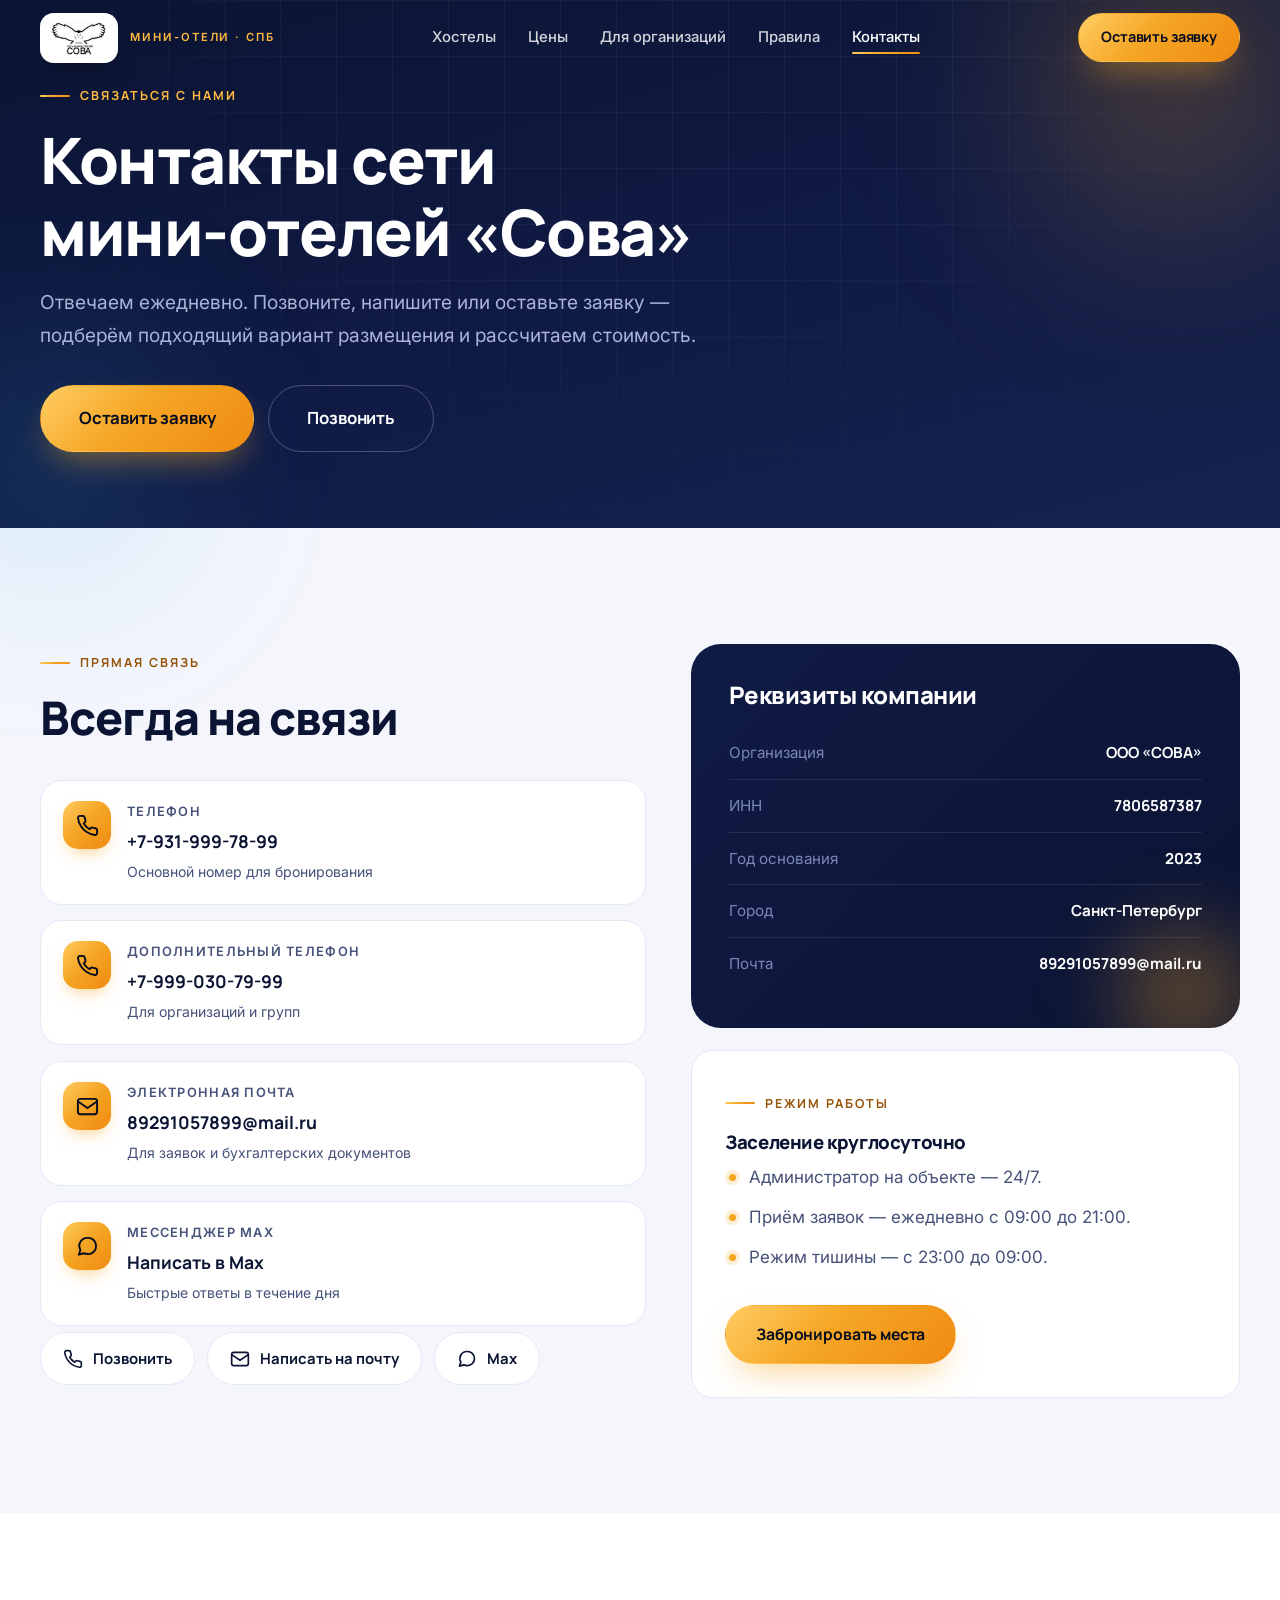
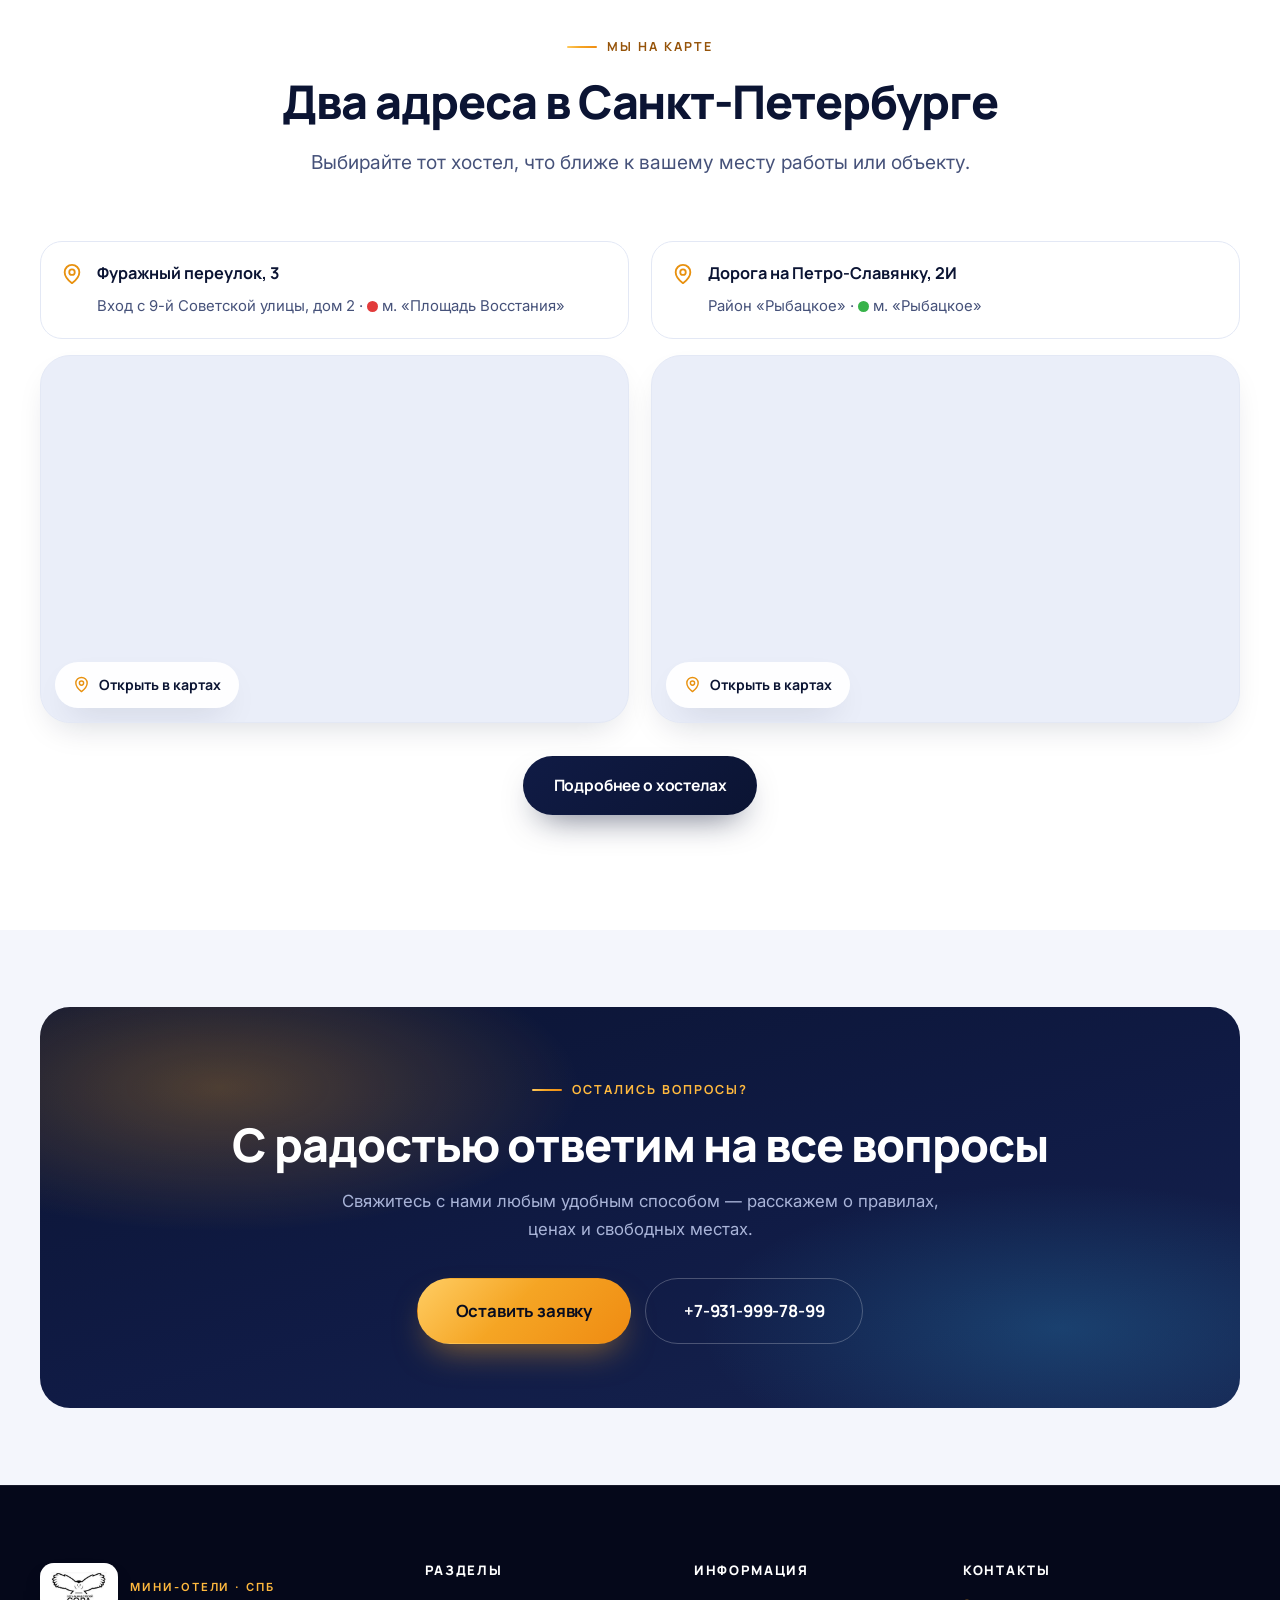
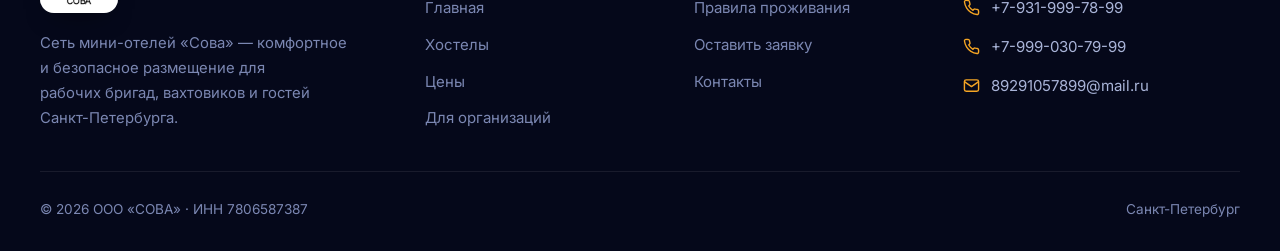
==== contacts.html @ fd44d856 "Редизайн сайта СОВА: адаптив, анимации, реальный логотип и фото" ====
<!DOCTYPE html>
<html lang="ru">
<head>
  <meta charset="UTF-8">
  <meta name="viewport" content="width=device-width, initial-scale=1">
  <title>Контакты — хостелы «Сова», Санкт-Петербург</title>
  <meta name="description" content="Контакты сети хостелов «Сова»: телефоны +7-931-999-78-99 и +7-999-030-79-99, email 89291057899@mail.ru, адреса двух хостелов в Санкт-Петербурге.">
  <meta name="theme-color" content="#070c1f">
  <link rel="preconnect" href="https://fonts.googleapis.com">
  <link rel="preconnect" href="https://fonts.gstatic.com" crossorigin>
  <link href="https://fonts.googleapis.com/css2?family=Manrope:wght@500;600;700;800&family=Inter:wght@400;500;600;700&display=swap" rel="stylesheet">
  <link rel="stylesheet" href="css/style.css?v=20261009c">
  <link rel="icon" href="img/logo.jpg">
</head>
<body>

<a class="skip-link" href="#main">Перейти к содержанию</a>
<div class="progress-bar" aria-hidden="true"></div>

<header class="header">
  <div class="container">
    <div class="header-inner">
      <a class="brand" href="index.html" aria-label="СОВА — мини-отели · СПб, на главную">
        <span class="brand-mark">
          <img src="img/logo.jpg" alt="" width="178" height="120" decoding="async">
        </span>
        <span class="brand-text"><span class="brand-sub">мини-отели · СПб</span></span>
      </a>
      <nav class="nav" aria-label="Основная навигация">
        <a href="hostels.html">Хостелы</a>
        <a href="price.html">Цены</a>
        <a href="organization.html">Для организаций</a>
        <a href="rules.html">Правила</a>
        <a href="contacts.html" class="active">Контакты</a>
      </nav>
      <div class="header-cta">
        <a class="btn sm" href="request.html">Оставить заявку</a>
        <button class="burger" type="button" aria-label="Открыть меню" aria-expanded="false" aria-controls="drawer"><span></span><span></span><span></span></button>
      </div>
    </div>
  </div>
</header>

<nav class="drawer" id="drawer" aria-label="Мобильное меню">
  <a class="drawer-link" href="index.html">Главная</a>
  <a class="drawer-link" href="hostels.html">Хостелы</a>
  <a class="drawer-link" href="price.html">Цены</a>
  <a class="drawer-link" href="organization.html">Для организаций</a>
  <a class="drawer-link" href="rules.html">Правила проживания</a>
  <a class="drawer-link active" href="contacts.html">Контакты</a>
  <a class="btn" href="request.html">Оставить заявку</a>
  <div class="drawer-contacts"><a href="tel:+79319997899">+7-931-999-78-99</a><br><a href="mailto:89291057899@mail.ru">89291057899@mail.ru</a></div>
</nav>

<main id="main">

  <!-- ЗАГОЛОВОК -->
  <section class="section tight dark grid-texture">
    <span class="glow amber" style="width:430px;height:430px;top:-130px;right:-110px;" aria-hidden="true"></span>
    <span class="glow sky" style="width:340px;height:340px;bottom:-100px;left:-120px;" aria-hidden="true"></span>
    <div class="container">
      <span class="eyebrow reveal">Связаться с нами</span>
      <h1 class="split reveal">Контакты сети |мини-отелей «Сова»</h1>
      <p class="lead reveal" style="--d:180ms;max-width:720px;margin-top:18px">
        Отвечаем ежедневно. Позвоните, напишите или оставьте заявку — подберём подходящий
        вариант размещения и рассчитаем стоимость.
      </p>
      <div class="btn-row reveal" style="--d:280ms">
        <a class="btn lg" href="request.html">Оставить заявку</a>
        <a class="btn lg ghost on-dark" href="tel:+79319997899">Позвонить</a>
      </div>
    </div>
  </section>

  <!-- КОНТАКТЫ -->
  <section class="section">
    <div class="container">
      <div class="contact-grid">

        <div class="reveal left">
          <span class="eyebrow">Прямая связь</span>
          <h2 class="section-title mb-4">Всегда на связи</h2>

          <div class="contact-list" data-stagger>
            <div class="contact-item reveal">
              <span class="ci-icon">
                <svg viewBox="0 0 24 24" fill="none" stroke="currentColor" stroke-width="2" stroke-linecap="round" stroke-linejoin="round"><path d="M22 16.9v3a2 2 0 0 1-2.2 2 19.8 19.8 0 0 1-8.6-3.1 19.5 19.5 0 0 1-6-6A19.8 19.8 0 0 1 2.1 4.2 2 2 0 0 1 4.1 2h3a2 2 0 0 1 2 1.7c.1 1 .4 1.9.7 2.8a2 2 0 0 1-.5 2.1L8.1 9.9a16 16 0 0 0 6 6l1.3-1.3a2 2 0 0 1 2.1-.4c.9.3 1.8.6 2.8.7a2 2 0 0 1 1.7 2Z"/></svg>
              </span>
              <div>
                <div class="ci-label">Телефон</div>
                <a class="ci-value" href="tel:+79319997899">+7-931-999-78-99</a>
                <div class="ci-sub">Основной номер для бронирования</div>
              </div>
            </div>

            <div class="contact-item reveal">
              <span class="ci-icon">
                <svg viewBox="0 0 24 24" fill="none" stroke="currentColor" stroke-width="2" stroke-linecap="round" stroke-linejoin="round"><path d="M22 16.9v3a2 2 0 0 1-2.2 2 19.8 19.8 0 0 1-8.6-3.1 19.5 19.5 0 0 1-6-6A19.8 19.8 0 0 1 2.1 4.2 2 2 0 0 1 4.1 2h3a2 2 0 0 1 2 1.7c.1 1 .4 1.9.7 2.8a2 2 0 0 1-.5 2.1L8.1 9.9a16 16 0 0 0 6 6l1.3-1.3a2 2 0 0 1 2.1-.4c.9.3 1.8.6 2.8.7a2 2 0 0 1 1.7 2Z"/></svg>
              </span>
              <div>
                <div class="ci-label">Дополнительный телефон</div>
                <a class="ci-value" href="tel:+79990307999">+7-999-030-79-99</a>
                <div class="ci-sub">Для организаций и групп</div>
              </div>
            </div>

            <div class="contact-item reveal">
              <span class="ci-icon">
                <svg viewBox="0 0 24 24" fill="none" stroke="currentColor" stroke-width="2" stroke-linecap="round" stroke-linejoin="round"><rect x="2" y="4" width="20" height="16" rx="2.5"/><path d="m2.5 7 9.5 6.5L21.5 7"/></svg>
              </span>
              <div>
                <div class="ci-label">Электронная почта</div>
                <a class="ci-value" href="mailto:89291057899@mail.ru">89291057899@mail.ru</a>
                <div class="ci-sub">Для заявок и бухгалтерских документов</div>
              </div>
            </div>

            <div class="contact-item reveal">
              <span class="ci-icon">
                <svg viewBox="0 0 24 24" fill="none" stroke="currentColor" stroke-width="2" stroke-linecap="round" stroke-linejoin="round"><path d="M21 11.5a8.4 8.4 0 0 1-9 8.4 8.5 8.5 0 0 1-3.8-.9L3 20.5l1.6-4.9A8.4 8.4 0 0 1 12 3a8.4 8.4 0 0 1 9 8.5Z"/></svg>
              </span>
              <div>
                <div class="ci-label">Мессенджер Max</div>
                <a class="ci-value" href="https://max.ru/u/+79319997899" target="_blank" rel="noopener">Написать в Max</a>
                <div class="ci-sub">Быстрые ответы в течение дня</div>
              </div>
            </div>
          </div>

          <div class="socials reveal" style="--d:200ms">
            <a class="social-btn" href="tel:+79319997899">
              <svg viewBox="0 0 24 24" fill="none" stroke="currentColor" stroke-width="2" stroke-linecap="round" stroke-linejoin="round"><path d="M22 16.9v3a2 2 0 0 1-2.2 2 19.8 19.8 0 0 1-8.6-3.1 19.5 19.5 0 0 1-6-6A19.8 19.8 0 0 1 2.1 4.2 2 2 0 0 1 4.1 2h3a2 2 0 0 1 2 1.7c.1 1 .4 1.9.7 2.8a2 2 0 0 1-.5 2.1L8.1 9.9a16 16 0 0 0 6 6l1.3-1.3a2 2 0 0 1 2.1-.4c.9.3 1.8.6 2.8.7a2 2 0 0 1 1.7 2Z"/></svg>
              Позвонить
            </a>
            <a class="social-btn" href="mailto:89291057899@mail.ru">
              <svg viewBox="0 0 24 24" fill="none" stroke="currentColor" stroke-width="2" stroke-linecap="round" stroke-linejoin="round"><rect x="2" y="4" width="20" height="16" rx="2.5"/><path d="m2.5 7 9.5 6.5L21.5 7"/></svg>
              Написать на почту
            </a>
            <a class="social-btn" href="https://max.ru/u/+79319997899" target="_blank" rel="noopener">
              <svg viewBox="0 0 24 24" fill="none" stroke="currentColor" stroke-width="2" stroke-linecap="round" stroke-linejoin="round"><path d="M21 11.5a8.4 8.4 0 0 1-9 8.4 8.5 8.5 0 0 1-3.8-.9L3 20.5l1.6-4.9A8.4 8.4 0 0 1 12 3a8.4 8.4 0 0 1 9 8.5Z"/></svg>
              Max
            </a>
          </div>
        </div>

        <div class="reveal right" style="--d:140ms;display:grid;gap:22px">
          <div class="company-card">
            <h3>Реквизиты компании</h3>
            <div class="company-row"><span>Организация</span><b>ООО «СОВА»</b></div>
            <div class="company-row"><span>ИНН</span><b>7806587387</b></div>
            <div class="company-row"><span>Год основания</span><b>2023</b></div>
            <div class="company-row"><span>Город</span><b>Санкт-Петербург</b></div>
            <div class="company-row"><span>Почта</span><b>89291057899@mail.ru</b></div>
          </div>

          <div class="card">
            <span class="eyebrow">Режим работы</span>
            <h3 class="mb-3">Заселение круглосуточно</h3>
            <ul class="dot-list">
              <li>Администратор на объекте — 24/7.</li>
              <li>Приём заявок — ежедневно с 09:00 до 21:00.</li>
              <li>Режим тишины — с 23:00 до 09:00.</li>
            </ul>
            <div class="btn-row">
              <a class="btn" href="request.html">Забронировать места</a>
            </div>
          </div>
        </div>

      </div>
    </div>
  </section>

  <!-- АДРЕСА И КАРТЫ -->
  <section class="section alt">
    <div class="container">
      <header class="section-head center reveal">
        <span class="eyebrow center">Мы на карте</span>
        <h2 class="section-title">Два адреса в Санкт-Петербурге</h2>
        <p class="lead">Выбирайте тот хостел, что ближе к вашему месту работы или объекту.</p>
      </header>

      <div class="grid grid-2" data-stagger>
        <div class="reveal">
          <div class="addr" style="display:flex;gap:14px;align-items:flex-start;padding:18px 20px;background:var(--surface);border:1px solid var(--line);border-radius:var(--r-lg);margin-bottom:16px">
            <svg viewBox="0 0 24 24" fill="none" stroke="currentColor" stroke-width="2" stroke-linecap="round" stroke-linejoin="round" style="width:22px;height:22px;color:var(--amber-600);flex:none;margin-top:3px"><path d="M20 10c0 6-8 12-8 12s-8-6-8-12a8 8 0 0 1 16 0Z"/><circle cx="12" cy="10" r="3"/></svg>
            <div>
              <b style="display:block;font-family:var(--font-display);font-size:1.02rem;margin-bottom:3px">Фуражный переулок, 3</b>
              <span style="color:var(--ink-2);font-size:.93rem">Вход с 9-й Советской улицы, дом 2 · <span class="metro-dot red" style="display:inline-block;vertical-align:middle"></span> м. «Площадь Восстания»</span>
            </div>
          </div>
          <div class="map-wrap">
            <iframe title="Карта: Фуражный переулок 3" loading="lazy" referrerpolicy="no-referrer-when-downgrade"
              src="https://www.openstreetmap.org/export/embed.html?bbox=30.3604%2C59.9340%2C30.3805%2C59.9440&layer=mapnik&marker=59.9390496%2C30.37046492"></iframe>
            <a class="map-link" href="https://maps.google.com/?q=59.9390496,30.37046492&z=18" target="_blank" rel="noopener">
              <svg viewBox="0 0 24 24" fill="none" stroke="currentColor" stroke-width="2" stroke-linecap="round" stroke-linejoin="round"><path d="M20 10c0 6-8 12-8 12s-8-6-8-12a8 8 0 0 1 16 0Z"/><circle cx="12" cy="10" r="3"/></svg>
              Открыть в картах
            </a>
          </div>
        </div>

        <div class="reveal" style="--d:140ms">
          <div class="addr" style="display:flex;gap:14px;align-items:flex-start;padding:18px 20px;background:var(--surface);border:1px solid var(--line);border-radius:var(--r-lg);margin-bottom:16px">
            <svg viewBox="0 0 24 24" fill="none" stroke="currentColor" stroke-width="2" stroke-linecap="round" stroke-linejoin="round" style="width:22px;height:22px;color:var(--amber-600);flex:none;margin-top:3px"><path d="M20 10c0 6-8 12-8 12s-8-6-8-12a8 8 0 0 1 16 0Z"/><circle cx="12" cy="10" r="3"/></svg>
            <div>
              <b style="display:block;font-family:var(--font-display);font-size:1.02rem;margin-bottom:3px">Дорога на Петро-Славянку, 2И</b>
              <span style="color:var(--ink-2);font-size:.93rem">Район «Рыбацкое» · <span class="metro-dot green" style="display:inline-block;vertical-align:middle"></span> м. «Рыбацкое»</span>
            </div>
          </div>
          <div class="map-wrap">
            <iframe title="Карта: дорога на Петро-Славянку 2И" loading="lazy" referrerpolicy="no-referrer-when-downgrade"
              src="https://www.openstreetmap.org/export/embed.html?bbox=30.5037%2C59.8099%2C30.5237%2C59.8199&layer=mapnik&marker=59.81494571%2C30.51369488"></iframe>
            <a class="map-link" href="https://maps.google.com/?q=59.81494571,30.51369488&z=18" target="_blank" rel="noopener">
              <svg viewBox="0 0 24 24" fill="none" stroke="currentColor" stroke-width="2" stroke-linecap="round" stroke-linejoin="round"><path d="M20 10c0 6-8 12-8 12s-8-6-8-12a8 8 0 0 1 16 0Z"/><circle cx="12" cy="10" r="3"/></svg>
              Открыть в картах
            </a>
          </div>
        </div>
      </div>

      <div class="btn-row center reveal" style="--d:200ms">
        <a class="btn dark-btn" href="hostels.html">Подробнее о хостелах</a>
      </div>
    </div>
  </section>

  <!-- CTA -->
  <section class="section tight">
    <div class="container">
      <div class="cta-band reveal zoom">
        <span class="eyebrow center">Остались вопросы?</span>
        <h2>С радостью ответим на все вопросы</h2>
        <p>Свяжитесь с нами любым удобным способом — расскажем о правилах, ценах и свободных местах.</p>
        <div class="btn-row center">
          <a class="btn lg" href="request.html">Оставить заявку</a>
          <a class="btn lg ghost on-dark" href="tel:+79319997899">+7-931-999-78-99</a>
        </div>
      </div>
    </div>
  </section>

</main>

<footer class="footer">
  <div class="container">
    <div class="footer-grid">
      <div>
        <a class="brand" href="index.html" aria-label="СОВА — мини-отели · СПб, на главную">
          <span class="brand-mark">
            <img src="img/logo.jpg" alt="" width="178" height="120" decoding="async">
          </span>
          <span class="brand-text"><span class="brand-sub">мини-отели · СПб</span></span>
        </a>
        <p class="footer-about">Сеть мини-отелей «Сова» — комфортное и безопасное размещение для рабочих бригад, вахтовиков и гостей Санкт-Петербурга.</p>
      </div>
      <div>
        <h3>Разделы</h3>
        <div class="footer-links">
          <a href="index.html">Главная</a>
          <a href="hostels.html">Хостелы</a>
          <a href="price.html">Цены</a>
          <a href="organization.html">Для организаций</a>
        </div>
      </div>
      <div>
        <h3>Информация</h3>
        <div class="footer-links">
          <a href="rules.html">Правила проживания</a>
          <a href="request.html">Оставить заявку</a>
          <a href="contacts.html">Контакты</a>
        </div>
      </div>
      <div>
        <h3>Контакты</h3>
        <div class="footer-contact">
          <div class="fc-row">
            <svg viewBox="0 0 24 24" fill="none" stroke="currentColor" stroke-width="2" stroke-linecap="round" stroke-linejoin="round"><path d="M22 16.9v3a2 2 0 0 1-2.2 2 19.8 19.8 0 0 1-8.6-3.1 19.5 19.5 0 0 1-6-6A19.8 19.8 0 0 1 2.1 4.2 2 2 0 0 1 4.1 2h3a2 2 0 0 1 2 1.7c.1 1 .4 1.9.7 2.8a2 2 0 0 1-.5 2.1L8.1 9.9a16 16 0 0 0 6 6l1.3-1.3a2 2 0 0 1 2.1-.4c.9.3 1.8.6 2.8.7a2 2 0 0 1 1.7 2Z"/></svg>
            <a href="tel:+79319997899">+7-931-999-78-99</a>
          </div>
          <div class="fc-row">
            <svg viewBox="0 0 24 24" fill="none" stroke="currentColor" stroke-width="2" stroke-linecap="round" stroke-linejoin="round"><path d="M22 16.9v3a2 2 0 0 1-2.2 2 19.8 19.8 0 0 1-8.6-3.1 19.5 19.5 0 0 1-6-6A19.8 19.8 0 0 1 2.1 4.2 2 2 0 0 1 4.1 2h3a2 2 0 0 1 2 1.7c.1 1 .4 1.9.7 2.8a2 2 0 0 1-.5 2.1L8.1 9.9a16 16 0 0 0 6 6l1.3-1.3a2 2 0 0 1 2.1-.4c.9.3 1.8.6 2.8.7a2 2 0 0 1 1.7 2Z"/></svg>
            <a href="tel:+79990307999">+7-999-030-79-99</a>
          </div>
          <div class="fc-row">
            <svg viewBox="0 0 24 24" fill="none" stroke="currentColor" stroke-width="2" stroke-linecap="round" stroke-linejoin="round"><rect x="2" y="4" width="20" height="16" rx="2.5"/><path d="m2.5 7 9.5 6.5L21.5 7"/></svg>
            <a href="mailto:89291057899@mail.ru">89291057899@mail.ru</a>
          </div>
        </div>
      </div>
    </div>
    <div class="footer-bottom">
      <span>© <span data-year>2026</span> ООО «СОВА» · ИНН 7806587387</span>
      <span>Санкт-Петербург</span>
    </div>
  </div>
</footer>

<button class="to-top" type="button" aria-label="Наверх">
  <svg viewBox="0 0 24 24" fill="none" stroke="currentColor" stroke-width="2.4" stroke-linecap="round" stroke-linejoin="round"><path d="m6 15 6-6 6 6"/></svg>
</button>

<script src="js/main.js?v=20261009c"></script>
</body>
</html>
---- css/style.css ----
/* ==========================================================================
   СОВА — сеть мини-отелей · Современный редизайн
   Палитра: ночь (индига) + тёплый янтарь — в честь совы
   ========================================================================== */

/* ---------- 1. Токены ---------- */
:root {
  /* Ночь / основной тёмный */
  --night-950: #05081a;
  --night-900: #070c1f;
  --night-850: #0a1130;
  --night-800: #0b1433;
  --night-700: #101b45;
  --night-600: #16234f;
  --night-500: #1e2e63;

  /* Янтарь — акцент (глаза совы) */
  --amber-800: #96540a;
  --amber-700: #c9740a;
  --amber-600: #e8910f;
  --amber-500: #f5a524;
  --amber-400: #ffb93e;
  --amber-300: #ffcd63;

  /* Холодный вторичный (продолжаем синюю гамму бренда) */
  --sky-500: #2fa8e0;
  --sky-400: #57c1f2;

  /* Светлые поверхности */
  --bg: #f4f6fc;
  --bg-2: #eaeef9;
  --surface: #ffffff;
  --surface-2: #f8f9fe;
  --line: #e3e8f5;
  --line-strong: #d2d9ee;

  /* Текст */
  --ink: #0b1433;
  --ink-2: #46527a;
  --ink-3: #7c87ac;
  --on-dark: #eef2ff;
  --on-dark-2: #a9b4d8;
  --on-dark-3: #7b87b2;

  /* Градиенты */
  --grad-amber: linear-gradient(135deg, #ffcd63 0%, #f5a524 45%, #ef8b12 100%);
  --grad-night: linear-gradient(165deg, #0b1433 0%, #101b45 55%, #16234f 100%);
  --grad-sky: linear-gradient(135deg, #57c1f2, #2fa8e0);
  --grad-ink: linear-gradient(135deg, #101b45, #0b1433);

  /* Тени */
  --sh-sm: 0 2px 8px -2px rgba(11, 20, 51, .08);
  --sh-md: 0 14px 34px -14px rgba(11, 20, 51, .18);
  --sh-lg: 0 32px 64px -28px rgba(11, 20, 51, .32);
  --sh-amber: 0 16px 34px -12px rgba(245, 165, 36, .55);
  --sh-dark: 0 30px 70px -30px rgba(0, 0, 0, .75);

  /* Форма */
  --r-sm: 12px;
  --r-md: 16px;
  --r-lg: 22px;
  --r-xl: 30px;
  --r-pill: 999px;

  /* Кинематографичная кривая */
  --ease: cubic-bezier(.16, 1, .3, 1);
  --ease-back: cubic-bezier(.34, 1.56, .64, 1);

  --container: 1200px;
  --header-h: 76px;

  --font-display: "Manrope", "Segoe UI", system-ui, sans-serif;
  --font-body: "Inter", "Segoe UI", system-ui, -apple-system, sans-serif;
}

/* ---------- 2. Сброс и база ---------- */
*,
*::before,
*::after { box-sizing: border-box; }

* { margin: 0; }

html {
  -webkit-text-size-adjust: 100%;
  scroll-behavior: smooth;
  scroll-padding-top: calc(var(--header-h) + 16px);
  overflow-x: hidden;
}

body {
  font-family: var(--font-body);
  font-size: 17px;
  line-height: 1.7;
  color: var(--ink);
  background: var(--bg);
  -webkit-font-smoothing: antialiased;
  -moz-osx-font-smoothing: grayscale;
  overflow-x: hidden;
  animation: pageIn .7s var(--ease) both;
}

@keyframes pageIn {
  from { opacity: 0; transform: translateY(10px); }
  to   { opacity: 1; transform: none; }
}

img, svg, picture, video { display: block; max-width: 100%; }

a { color: inherit; text-decoration: none; }

button, input, select, textarea { font: inherit; color: inherit; }

ul, ol { padding: 0; list-style: none; }

::selection { background: var(--amber-400); color: var(--night-900); }

/* Аккуратный скроллбар */
::-webkit-scrollbar { width: 11px; height: 11px; }
::-webkit-scrollbar-track { background: var(--bg-2); }
::-webkit-scrollbar-thumb {
  background: linear-gradient(var(--night-600), var(--night-800));
  border-radius: 99px;
  border: 3px solid var(--bg-2);
}
::-webkit-scrollbar-thumb:hover { background: var(--amber-500); }

/* ---------- 3. Типографика ---------- */
h1, h2, h3, h4, h5 {
  font-family: var(--font-display);
  font-weight: 800;
  line-height: 1.12;
  letter-spacing: -.022em;
  color: var(--ink);
  text-wrap: balance;
}

h1 { font-size: clamp(2.15rem, 5.4vw, 4rem); }
h2 { font-size: clamp(1.75rem, 3.9vw, 2.9rem); }
h3 { font-size: clamp(1.2rem, 2.2vw, 1.5rem); }
h4 { font-size: 1.1rem; }

p { text-wrap: pretty; }

strong { font-weight: 700; color: var(--ink); }

.eyebrow {
  display: inline-flex;
  align-items: center;
  gap: 10px;
  font-family: var(--font-display);
  font-size: .78rem;
  font-weight: 700;
  letter-spacing: .16em;
  text-transform: uppercase;
  color: var(--amber-800);
  margin-bottom: 18px;
}
.eyebrow::before {
  content: "";
  width: 30px;
  height: 2px;
  background: var(--grad-amber);
  border-radius: 2px;
}
.eyebrow.center { justify-content: center; }

.accent { color: var(--amber-500); }
.lead {
  font-size: clamp(1.02rem, 1.5vw, 1.2rem);
  line-height: 1.7;
  color: var(--ink-2);
}

.section-title { margin-bottom: 18px; }
.section-head { max-width: 780px; margin-bottom: clamp(38px, 5vw, 62px); }
.section-head.center { margin-inline: auto; text-align: center; }
.section-head.center .lead { margin-inline: auto; }

/* ---------- 4. Раскладка ---------- */
.container {
  width: min(var(--container), 100% - 44px);
  margin-inline: auto;
}
.container.narrow { width: min(860px, 100% - 44px); }

.section { padding: clamp(68px, 9vw, 128px) 0; position: relative; }
.section.tight { padding: clamp(50px, 6vw, 84px) 0; }

.dark {
  background: var(--grad-night);
  color: var(--on-dark-2);
}
.dark h1, .dark h2, .dark h3, .dark h4, .dark strong { color: #fff; }
.dark .lead { color: var(--on-dark-2); }
.dark .eyebrow { color: var(--amber-400); }

.alt { background: var(--surface); }

/* Декоративные «совиные» глаза / свечения */
.glow {
  position: absolute;
  border-radius: 50%;
  filter: blur(90px);
  opacity: .5;
  pointer-events: none;
  z-index: 0;
}
.glow.amber { background: radial-gradient(circle, rgba(245,165,36,.75), transparent 68%); }
.glow.sky   { background: radial-gradient(circle, rgba(47,168,224,.6), transparent 68%); }

.section > .container { position: relative; z-index: 1; }

/* Тонкая сетка-текстура */
.grid-texture::before {
  content: "";
  position: absolute;
  inset: 0;
  background-image:
    linear-gradient(rgba(255,255,255,.045) 1px, transparent 1px),
    linear-gradient(90deg, rgba(255,255,255,.045) 1px, transparent 1px);
  background-size: 56px 56px;
  mask-image: radial-gradient(ellipse at 50% 0%, #000 30%, transparent 78%);
  pointer-events: none;
}

/* ---------- 5. Кнопки ---------- */
.btn {
  --btn-bg: var(--grad-amber);
  display: inline-flex;
  align-items: center;
  justify-content: center;
  gap: 10px;
  padding: 15px 30px;
  border: 1px solid transparent;
  border-radius: var(--r-pill);
  background: var(--btn-bg);
  color: var(--night-900);
  font-family: var(--font-display);
  font-weight: 700;
  font-size: .98rem;
  letter-spacing: -.01em;
  cursor: pointer;
  position: relative;
  overflow: hidden;
  isolation: isolate;
  transition: transform .45s var(--ease), box-shadow .45s var(--ease), background .4s var(--ease), color .3s;
  box-shadow: var(--sh-amber);
}
.btn svg { width: 18px; height: 18px; flex: none; }
.btn::after {
  content: "";
  position: absolute;
  inset: 0;
  z-index: -1;
  background: linear-gradient(120deg, transparent 25%, rgba(255,255,255,.55) 50%, transparent 75%);
  transform: translateX(-120%);
  transition: transform .8s var(--ease);
}
.btn:hover { transform: translateY(-3px); box-shadow: 0 22px 40px -14px rgba(245,165,36,.7); }
.btn:hover::after { transform: translateX(120%); }
.btn:active { transform: translateY(-1px) scale(.985); }

.btn.ghost {
  --btn-bg: transparent;
  color: var(--ink);
  border-color: var(--line-strong);
  box-shadow: none;
  background: transparent;
}
.btn.ghost:hover {
  border-color: var(--amber-500);
  color: var(--amber-700);
  box-shadow: 0 12px 26px -14px rgba(245,165,36,.6);
  background: rgba(245,165,36,.07);
}

.dark .btn.ghost,
.btn.ghost.on-dark {
  color: #fff;
  border-color: rgba(255,255,255,.24);
}
.dark .btn.ghost:hover,
.btn.ghost.on-dark:hover {
  background: rgba(255,255,255,.09);
  border-color: var(--amber-400);
  color: var(--amber-300);
}

.btn.dark-btn {
  --btn-bg: var(--grad-ink);
  color: #fff;
  box-shadow: 0 16px 34px -16px rgba(11,20,51,.7);
}
.btn.dark-btn:hover { box-shadow: 0 22px 44px -18px rgba(11,20,51,.8); }

.btn.sm { padding: 11px 22px; font-size: .9rem; }
.btn.lg { padding: 18px 38px; font-size: 1.05rem; }
.btn.block { width: 100%; }

.btn-row {
  display: flex;
  flex-wrap: wrap;
  gap: 14px;
  margin-top: 34px;
}
.btn-row.center { justify-content: center; }

/* Ссылка-стрелка */
.link-arrow {
  display: inline-flex;
  align-items: center;
  gap: 8px;
  font-family: var(--font-display);
  font-weight: 700;
  font-size: .95rem;
  color: var(--amber-600);
  transition: gap .35s var(--ease), color .3s;
}
.link-arrow svg { width: 17px; height: 17px; transition: transform .35s var(--ease); }
.link-arrow:hover { gap: 13px; color: var(--amber-500); }
.link-arrow:hover svg { transform: translateX(3px); }

/* ---------- 6. Шапка ---------- */
.progress-bar {
  position: fixed;
  top: 0; left: 0;
  height: 3px;
  width: 100%;
  transform-origin: 0 50%;
  transform: scaleX(0);
  background: var(--grad-amber);
  z-index: 200;
  box-shadow: 0 0 12px rgba(245,165,36,.7);
}

.header {
  position: fixed;
  top: 0; left: 0; right: 0;
  z-index: 150;
  height: var(--header-h);
  display: flex;
  align-items: center;
  transition: background .45s var(--ease), box-shadow .45s var(--ease), height .45s var(--ease), border-color .45s;
  border-bottom: 1px solid transparent;
}
.header::before {
  content: "";
  position: absolute;
  inset: 0;
  background: rgba(7, 12, 31, .72);
  backdrop-filter: blur(16px) saturate(150%);
  -webkit-backdrop-filter: blur(16px) saturate(150%);
  opacity: 0;
  transition: opacity .45s var(--ease);
}
.header.solid { border-bottom-color: rgba(255,255,255,.08); box-shadow: 0 12px 40px -24px rgba(0,0,0,.9); }
.header.solid::before { opacity: 1; }
.header > .container { position: relative; z-index: 2; }

.header-inner {
  display: flex;
  align-items: center;
  justify-content: space-between;
  gap: 20px;
}

.brand {
  display: inline-flex;
  align-items: center;
  gap: 12px;
  flex: none;
}
.brand-mark {
  height: 50px;
  padding: 6px 11px;
  border-radius: 14px;
  background: #fff;
  display: grid;
  place-items: center;
  box-shadow: 0 12px 26px -14px rgba(0,0,0,.65), 0 0 0 1px rgba(255,255,255,.28) inset;
  transition: transform .5s var(--ease-back);
}
.brand:hover .brand-mark { transform: translateY(-1px) scale(1.05); }
.brand-mark img { height: 38px; width: auto; display: block; }
.brand-text { display: flex; flex-direction: column; line-height: 1.05; }
.brand-sub {
  font-size: .7rem;
  letter-spacing: .17em;
  text-transform: uppercase;
  color: var(--amber-400);
  font-weight: 600;
}

.nav { display: flex; align-items: center; gap: 4px; }
.nav a {
  position: relative;
  padding: 9px 14px;
  border-radius: var(--r-pill);
  font-size: .93rem;
  font-weight: 500;
  color: rgba(255,255,255,.82);
  transition: color .3s, background .3s;
  white-space: nowrap;
}
.nav a::after {
  content: "";
  position: absolute;
  left: 14px; right: 14px; bottom: 5px;
  height: 2px;
  background: var(--grad-amber);
  border-radius: 2px;
  transform: scaleX(0);
  transform-origin: left;
  transition: transform .4s var(--ease);
}
.nav a:hover { color: #fff; }
.nav a:hover::after { transform: scaleX(1); }
.nav a.active { color: #fff; }
.nav a.active::after { transform: scaleX(1); }

.header-cta { display: flex; align-items: center; gap: 12px; }

.burger {
  display: none;
  width: 46px; height: 46px;
  border: 1px solid rgba(255,255,255,.2);
  border-radius: 13px;
  background: rgba(255,255,255,.06);
  cursor: pointer;
  place-items: center;
  transition: background .3s, border-color .3s;
}
.burger:hover { background: rgba(255,255,255,.14); }
.burger span {
  display: block;
  width: 20px; height: 2px;
  background: #fff;
  border-radius: 2px;
  transition: transform .4s var(--ease), opacity .3s;
}
.burger span + span { margin-top: 5px; }
.burger.open span:nth-child(1) { transform: translateY(7px) rotate(45deg); }
.burger.open span:nth-child(2) { opacity: 0; }
.burger.open span:nth-child(3) { transform: translateY(-7px) rotate(-45deg); }

/* Мобильное меню */
.drawer {
  position: fixed;
  inset: 0;
  z-index: 140;
  background: var(--grad-night);
  padding: calc(var(--header-h) + 26px) 24px 40px;
  display: flex;
  flex-direction: column;
  gap: 6px;
  overflow-y: auto;
  clip-path: circle(0% at calc(100% - 46px) 40px);
  transition: clip-path .7s var(--ease);
  visibility: hidden;
}
.drawer.open { clip-path: circle(150% at calc(100% - 46px) 40px); visibility: visible; }
.drawer a.drawer-link {
  font-family: var(--font-display);
  font-weight: 700;
  font-size: 1.42rem;
  color: #fff;
  padding: 15px 6px;
  border-bottom: 1px solid rgba(255,255,255,.08);
  opacity: 0;
  transform: translateX(-24px);
  transition: opacity .5s var(--ease), transform .5s var(--ease), color .3s, padding-left .35s var(--ease);
}
.drawer.open a.drawer-link { opacity: 1; transform: none; }
.drawer a.drawer-link:hover { color: var(--amber-400); padding-left: 14px; }
.drawer a.drawer-link.active { color: var(--amber-400); }
.drawer .btn { margin-top: 26px; }
.drawer-contacts {
  margin-top: auto;
  padding-top: 30px;
  color: var(--on-dark-3);
  font-size: .92rem;
}
.drawer-contacts a { color: var(--amber-400); font-weight: 600; }

/* ---------- 7. Герой ---------- */
.hero {
  position: relative;
  min-height: 100svh;
  display: flex;
  align-items: center;
  padding: calc(var(--header-h) + 60px) 0 90px;
  background: var(--grad-night);
  overflow: hidden;
  isolation: isolate;
}
.hero-bg {
  position: absolute;
  inset: 0;
  z-index: -2;
  background-size: cover;
  background-position: center;
  opacity: .16;
  transform: scale(1.08);
  will-change: transform;
}
.hero::before {
  content: "";
  position: absolute;
  inset: 0;
  z-index: -1;
  background:
    radial-gradient(ellipse 60% 50% at 78% 18%, rgba(245,165,36,.24), transparent 60%),
    radial-gradient(ellipse 55% 45% at 12% 82%, rgba(47,168,224,.2), transparent 62%),
    linear-gradient(180deg, rgba(7,12,31,.4), rgba(7,12,31,.9));
}

/* «Глаза совы» — две светящиеся точки */
.hero-eyes {
  position: absolute;
  top: 20%; right: 8%;
  display: flex;
  gap: 46px;
  z-index: 0;
  pointer-events: none;
}
.hero-eyes i {
  width: 12px; height: 12px;
  border-radius: 50%;
  background: var(--amber-400);
  box-shadow: 0 0 24px 6px rgba(255,185,62,.75);
  animation: blink 5.5s infinite;
}
.hero-eyes i:nth-child(2) { animation-delay: .12s; }
@keyframes blink {
  0%, 92%, 100% { transform: scaleY(1); opacity: 1; }
  95% { transform: scaleY(.08); opacity: .35; }
}

.hero-inner {
  display: grid;
  grid-template-columns: 1.15fr .85fr;
  gap: clamp(36px, 5vw, 70px);
  align-items: center;
  position: relative;
  z-index: 2;
}

.hero-badge {
  display: inline-flex;
  align-items: center;
  gap: 10px;
  padding: 8px 16px 8px 10px;
  border-radius: var(--r-pill);
  background: rgba(255,255,255,.07);
  border: 1px solid rgba(255,255,255,.14);
  backdrop-filter: blur(10px);
  font-size: .84rem;
  font-weight: 600;
  color: var(--on-dark);
  margin-bottom: 26px;
}
.hero-badge .dot {
  width: 8px; height: 8px;
  border-radius: 50%;
  background: #3ddc84;
  box-shadow: 0 0 0 4px rgba(61,220,132,.22);
  animation: pulse 2s infinite;
}
@keyframes pulse {
  0%, 100% { box-shadow: 0 0 0 4px rgba(61,220,132,.22); }
  50% { box-shadow: 0 0 0 9px rgba(61,220,132,0); }
}

.hero h1 { color: #fff; margin-bottom: 22px; }
.hero h1 .line { display: block; }
.hero h1 .amber-word {
  color: var(--amber-400);
  position: relative;
  display: inline-block;
}
.hero h1 .amber-word::after {
  content: "";
  position: absolute;
  left: 0; bottom: .06em;
  width: 100%; height: .14em;
  background: var(--grad-amber);
  border-radius: 4px;
  transform: scaleX(0);
  transform-origin: left;
  animation: underline 1.1s .7s var(--ease) forwards;
}
@keyframes underline { to { transform: scaleX(1); } }

.hero-lead {
  font-size: clamp(1.03rem, 1.6vw, 1.2rem);
  color: var(--on-dark-2);
  max-width: 560px;
  line-height: 1.72;
}

/* Карточка-плашка со статистикой */
.hero-card {
  background: rgba(255,255,255,.055);
  border: 1px solid rgba(255,255,255,.12);
  backdrop-filter: blur(20px) saturate(140%);
  border-radius: var(--r-xl);
  padding: clamp(24px, 3vw, 34px);
  box-shadow: var(--sh-dark);
  position: relative;
  overflow: hidden;
}
.hero-card::before {
  content: "";
  position: absolute;
  top: -60%; right: -30%;
  width: 220px; height: 220px;
  background: radial-gradient(circle, rgba(245,165,36,.4), transparent 70%);
  filter: blur(30px);
}
.hero-card h2 { color: #fff; font-size: 1.05rem; margin-bottom: 20px; letter-spacing: 0; }
.stat-list { display: grid; gap: 16px; position: relative; }
.stat {
  display: flex;
  align-items: center;
  gap: 15px;
  padding: 14px 16px;
  border-radius: var(--r-md);
  background: rgba(255,255,255,.05);
  border: 1px solid rgba(255,255,255,.07);
  transition: transform .4s var(--ease), background .4s, border-color .4s;
}
.stat:hover { transform: translateX(6px); background: rgba(255,255,255,.1); border-color: rgba(245,165,36,.35); }
.stat-icon {
  width: 44px; height: 44px;
  flex: none;
  border-radius: 13px;
  display: grid;
  place-items: center;
  background: rgba(245,165,36,.16);
  color: var(--amber-400);
}
.stat-icon svg { width: 22px; height: 22px; }
.stat-num {
  font-family: var(--font-display);
  font-weight: 800;
  font-size: 1.5rem;
  color: #fff;
  line-height: 1.1;
}
.stat-label { font-size: .82rem; color: var(--on-dark-3); }

.scroll-hint {
  position: absolute;
  left: 50%; bottom: 26px;
  transform: translateX(-50%);
  z-index: 3;
  display: flex;
  flex-direction: column;
  align-items: center;
  gap: 9px;
  color: var(--on-dark-3);
  font-size: .72rem;
  letter-spacing: .18em;
  text-transform: uppercase;
}
.scroll-hint .mouse {
  width: 24px; height: 38px;
  border: 1.5px solid rgba(255,255,255,.35);
  border-radius: 14px;
  position: relative;
}
.scroll-hint .mouse::after {
  content: "";
  position: absolute;
  top: 7px; left: 50%;
  width: 3px; height: 7px;
  margin-left: -1.5px;
  background: var(--amber-400);
  border-radius: 3px;
  animation: wheel 1.8s infinite;
}
@keyframes wheel {
  0% { opacity: 0; transform: translateY(0); }
  40% { opacity: 1; }
  100% { opacity: 0; transform: translateY(13px); }
}

/* ---------- 8. Лента-бегущая строка ---------- */
.marquee {
  background: var(--grad-ink);
  padding: 20px 0;
  overflow: hidden;
  border-block: 1px solid rgba(255,255,255,.07);
}
.marquee-track {
  display: flex;
  gap: 44px;
  width: max-content;
  animation: slide 34s linear infinite;
}
.marquee:hover .marquee-track { animation-play-state: paused; }
.marquee-item {
  display: flex;
  align-items: center;
  gap: 13px;
  font-family: var(--font-display);
  font-weight: 700;
  font-size: .97rem;
  color: rgba(255,255,255,.72);
  white-space: nowrap;
}
.marquee-item svg { width: 19px; height: 19px; color: var(--amber-400); flex: none; }
@keyframes slide { to { transform: translateX(-50%); } }

/* ---------- 9. Карточки и сетки ---------- */
.grid { display: grid; gap: 22px; }
.grid-2 { grid-template-columns: repeat(2, 1fr); }
.grid-3 { grid-template-columns: repeat(3, 1fr); }
.grid-4 { grid-template-columns: repeat(4, 1fr); }

.card {
  background: var(--surface);
  border: 1px solid var(--line);
  border-radius: var(--r-lg);
  padding: clamp(24px, 2.6vw, 34px);
  position: relative;
  overflow: hidden;
  transition: transform .5s var(--ease), box-shadow .5s var(--ease), border-color .5s;
}
.card::after {
  content: "";
  position: absolute;
  top: 0; left: 0; right: 0;
  height: 3px;
  background: var(--grad-amber);
  transform: scaleX(0);
  transform-origin: left;
  transition: transform .55s var(--ease);
}
.card:hover {
  transform: translateY(-8px);
  box-shadow: var(--sh-lg);
  border-color: transparent;
}
.card:hover::after { transform: scaleX(1); }

.card .icon {
  width: 56px; height: 56px;
  border-radius: 17px;
  display: grid;
  place-items: center;
  background: linear-gradient(135deg, rgba(245,165,36,.16), rgba(245,165,36,.06));
  color: var(--amber-600);
  margin-bottom: 20px;
  transition: transform .5s var(--ease-back), background .4s, color .4s;
}
.card .icon svg { width: 27px; height: 27px; }
.card:hover .icon { transform: rotate(-7deg) scale(1.08); background: var(--grad-amber); color: var(--night-900); }

.card h3 { margin-bottom: 10px; font-size: 1.16rem; }
.card p { color: var(--ink-2); font-size: .97rem; line-height: 1.65; }

.card .num-index {
  position: absolute;
  top: 18px; right: 24px;
  font-family: var(--font-display);
  font-weight: 800;
  font-size: 2.6rem;
  color: var(--bg-2);
  line-height: 1;
  transition: color .45s;
  z-index: 0;
}
.card:hover .num-index { color: rgba(245,165,36,.16); }
.card > * { position: relative; z-index: 1; }

/* Тёмные карточки */
.dark .card {
  background: rgba(255,255,255,.045);
  border-color: rgba(255,255,255,.1);
}
.dark .card p { color: var(--on-dark-2); }
.dark .card .num-index { color: rgba(255,255,255,.07); }
.dark .card:hover { background: rgba(255,255,255,.075); box-shadow: var(--sh-dark); }
.dark .card:hover .num-index { color: rgba(245,165,36,.22); }

/* ---------- 10. Списки-преимущества ---------- */
.feature-list { display: grid; gap: 16px; }
.feature {
  display: flex;
  gap: 18px;
  align-items: flex-start;
  padding: 20px 22px;
  background: var(--surface);
  border: 1px solid var(--line);
  border-radius: var(--r-lg);
  transition: transform .45s var(--ease), box-shadow .45s var(--ease), border-color .45s;
}
.feature:hover {
  transform: translateX(8px);
  box-shadow: var(--sh-md);
  border-color: rgba(245,165,36,.5);
}
.feature-icon {
  width: 46px; height: 46px;
  flex: none;
  border-radius: 14px;
  display: grid;
  place-items: center;
  background: var(--grad-amber);
  color: var(--night-900);
  box-shadow: 0 8px 18px -8px rgba(245,165,36,.7);
}
.feature-icon svg { width: 23px; height: 23px; }
.feature h3 { margin-bottom: 5px; font-size: 1.04rem; }
.feature p { color: var(--ink-2); font-size: .95rem; line-height: 1.6; }

.dark .feature { background: rgba(255,255,255,.05); border-color: rgba(255,255,255,.1); }
.dark .feature p { color: var(--on-dark-2); }
.dark .feature:hover { background: rgba(255,255,255,.09); }

/* Галочка-список */
.check-list { display: grid; gap: 13px; }
.check-list li {
  display: flex;
  gap: 13px;
  align-items: flex-start;
  color: var(--ink-2);
  line-height: 1.6;
}
.check-list li::before {
  content: "";
  flex: none;
  width: 22px; height: 22px;
  margin-top: 3px;
  border-radius: 50%;
  background: var(--grad-amber) url("data:image/svg+xml,%3Csvg xmlns='http://www.w3.org/2000/svg' viewBox='0 0 24 24' fill='none' stroke='%23070c1f' stroke-width='3.4' stroke-linecap='round' stroke-linejoin='round'%3E%3Cpolyline points='20 6 9 17 4 12'/%3E%3C/svg%3E") center/13px no-repeat;
}
.dark .check-list li { color: var(--on-dark-2); }

/* Точки-список */
.dot-list { display: grid; gap: 11px; }
.dot-list li {
  position: relative;
  padding-left: 24px;
  color: var(--ink-2);
}
.dot-list li::before {
  content: "";
  position: absolute;
  left: 4px; top: .68em;
  width: 7px; height: 7px;
  border-radius: 50%;
  background: var(--amber-500);
  box-shadow: 0 0 0 4px rgba(245,165,36,.18);
}
.dark .dot-list li { color: var(--on-dark-2); }

/* ---------- 11. Шаги / процесс ---------- */
.steps { display: grid; gap: 20px; counter-reset: step; }
.step {
  position: relative;
  padding: 26px 26px 26px 84px;
  background: var(--surface);
  border: 1px solid var(--line);
  border-radius: var(--r-lg);
  transition: transform .45s var(--ease), box-shadow .45s var(--ease), border-color .45s;
}
.step::before {
  counter-increment: step;
  content: counter(step, decimal-leading-zero);
  position: absolute;
  left: 24px; top: 24px;
  width: 44px; height: 44px;
  border-radius: 14px;
  display: grid;
  place-items: center;
  background: var(--grad-amber);
  color: var(--night-900);
  font-family: var(--font-display);
  font-weight: 800;
  font-size: .96rem;
  box-shadow: 0 8px 18px -8px rgba(245,165,36,.7);
}
.step:hover {
  transform: translateY(-5px);
  box-shadow: var(--sh-md);
  border-color: rgba(245,165,36,.5);
}
.step h3 { margin-bottom: 7px; font-size: 1.1rem; }
.step p { color: var(--ink-2); font-size: .95rem; line-height: 1.6; }

.dark .step { background: rgba(255,255,255,.05); border-color: rgba(255,255,255,.1); }
.dark .step p { color: var(--on-dark-2); }

/* Соединённые шаги (горизонтальные) */
.steps-flow {
  display: grid;
  grid-template-columns: repeat(4, 1fr);
  gap: 18px;
  position: relative;
}
.steps-flow .step { padding: 66px 22px 24px; text-align: left; }
.steps-flow .step::before { left: 22px; top: 20px; }

/* ---------- 12. Цены ---------- */
.price-grid { display: grid; grid-template-columns: repeat(2, 1fr); gap: 26px; align-items: start; }

.price-card {
  background: var(--surface);
  border: 1px solid var(--line);
  border-radius: var(--r-xl);
  overflow: hidden;
  box-shadow: var(--sh-sm);
  transition: transform .5s var(--ease), box-shadow .5s var(--ease);
  position: relative;
}
.price-card:hover { transform: translateY(-7px); box-shadow: var(--sh-lg); }
.price-card.featured { border-color: rgba(245,165,36,.55); }

.price-head {
  background: var(--grad-ink);
  color: #fff;
  padding: 26px 28px;
  position: relative;
  overflow: hidden;
}
.price-head::after {
  content: "";
  position: absolute;
  top: -50px; right: -50px;
  width: 150px; height: 150px;
  background: radial-gradient(circle, rgba(245,165,36,.45), transparent 70%);
  filter: blur(20px);
}
.price-head h2 { color: #fff; font-size: 1.24rem; margin-bottom: 6px; }
.price-head .metro {
  display: inline-flex;
  align-items: center;
  gap: 8px;
  font-size: .87rem;
  color: rgba(255,255,255,.78);
  position: relative; z-index: 1;
}
.metro-dot {
  width: 11px; height: 11px;
  border-radius: 50%;
  flex: none;
  box-shadow: 0 0 0 3px rgba(255,255,255,.16);
}
.metro-dot.red { background: #e23b3b; }
.metro-dot.green { background: #37b34a; }

.price-body { padding: 10px 12px 18px; }
.price-row {
  display: flex;
  align-items: center;
  justify-content: space-between;
  gap: 16px;
  padding: 17px 16px;
  border-bottom: 1px dashed var(--line);
  border-radius: var(--r-sm);
  transition: background .35s, transform .35s var(--ease);
}
.price-row:last-child { border-bottom: 0; }
.price-row:hover { background: rgba(245,165,36,.07); transform: translateX(4px); }
.price-row .pl { display: flex; flex-direction: column; }
.price-row .pl b { font-family: var(--font-display); font-weight: 700; font-size: .99rem; color: var(--ink); }
.price-row .pl span { font-size: .83rem; color: var(--ink-2); }
.price-row .pv {
  font-family: var(--font-display);
  font-weight: 800;
  font-size: 1.3rem;
  color: var(--amber-700);
  white-space: nowrap;
}
.price-row .pv small { font-size: .78rem; font-weight: 600; color: var(--ink-2); }
.price-row.hot { background: linear-gradient(90deg, rgba(245,165,36,.14), rgba(245,165,36,.03)); }
.price-row.hot .pv { color: var(--amber-700); }

.price-tag {
  position: absolute;
  top: 14px; right: 14px;
  z-index: 3;
  background: var(--grad-amber);
  color: var(--night-900);
  font-family: var(--font-display);
  font-weight: 800;
  font-size: .72rem;
  letter-spacing: .07em;
  text-transform: uppercase;
  padding: 6px 13px;
  border-radius: var(--r-pill);
  box-shadow: 0 8px 18px -8px rgba(245,165,36,.8);
}

.price-note {
  margin-top: 26px;
  display: flex;
  gap: 14px;
  align-items: flex-start;
  padding: 20px 22px;
  background: rgba(245,165,36,.09);
  border: 1px solid rgba(245,165,36,.3);
  border-radius: var(--r-lg);
  font-size: .95rem;
  color: var(--ink-2);
}
.price-note svg { width: 22px; height: 22px; color: var(--amber-600); flex: none; margin-top: 2px; }

/* ---------- 13. Хостелы ---------- */
.hostel-block {
  display: grid;
  grid-template-columns: 1fr 1fr;
  gap: clamp(24px, 3vw, 44px);
  align-items: start;
  margin-bottom: clamp(46px, 6vw, 84px);
}
.hostel-block:last-child { margin-bottom: 0; }

/* Зеркальная раскладка: только на десктопе, на мобильном порядок остаётся по DOM */
@media (min-width: 901px) {
  .hostel-block.reverse > *:first-child { order: 2; }
  .hostel-block.reverse > *:last-child { order: 1; }
}

.hostel-info .addr {
  display: flex;
  gap: 14px;
  align-items: flex-start;
  padding: 18px 20px;
  background: var(--surface);
  border: 1px solid var(--line);
  border-radius: var(--r-lg);
  margin-bottom: 16px;
  transition: border-color .4s, box-shadow .4s;
}
.hostel-info .addr:hover { border-color: rgba(245,165,36,.5); box-shadow: var(--sh-sm); }
.hostel-info .addr svg { width: 22px; height: 22px; color: var(--amber-600); flex: none; margin-top: 3px; }
.hostel-info .addr b { display: block; font-family: var(--font-display); font-size: 1.02rem; margin-bottom: 3px; }
.hostel-info .addr span { color: var(--ink-2); font-size: .93rem; }

.pill-row { display: flex; flex-wrap: wrap; gap: 9px; margin-bottom: 18px; }
.pill {
  display: inline-flex;
  align-items: center;
  gap: 8px;
  padding: 7px 14px;
  border-radius: var(--r-pill);
  background: var(--bg-2);
  border: 1px solid var(--line);
  font-size: .85rem;
  font-weight: 600;
  color: var(--ink-2);
  transition: background .35s, border-color .35s, transform .35s var(--ease);
}
.pill:hover { background: rgba(245,165,36,.12); border-color: rgba(245,165,36,.45); transform: translateY(-2px); }

/* Галерея */
.gallery {
  position: relative;
  border-radius: var(--r-xl);
  overflow: hidden;
  background: var(--night-800);
  box-shadow: var(--sh-lg);
  aspect-ratio: 4 / 3;
}
.gallery-track {
  display: flex;
  height: 100%;
  transition: transform .75s var(--ease);
}
.gallery-slide { min-width: 100%; height: 100%; position: relative; }
.gallery-slide img {
  width: 100%; height: 100%;
  object-fit: cover;
  transition: transform 1.4s var(--ease);
}
.gallery:hover .gallery-slide img { transform: scale(1.05); }
.gallery-slide::after {
  content: "";
  position: absolute;
  inset: 0;
  background: linear-gradient(180deg, transparent 55%, rgba(7,12,31,.6));
  pointer-events: none;
}
.gallery-nav {
  position: absolute;
  bottom: 16px; right: 16px;
  display: flex;
  gap: 9px;
  z-index: 3;
}
.g-btn {
  width: 42px; height: 42px;
  border-radius: 50%;
  border: 1px solid rgba(255,255,255,.28);
  background: rgba(7,12,31,.55);
  backdrop-filter: blur(10px);
  color: #fff;
  display: grid;
  place-items: center;
  cursor: pointer;
  transition: background .3s, transform .3s var(--ease), border-color .3s;
}
.g-btn:hover { background: var(--amber-500); color: var(--night-900); border-color: var(--amber-500); transform: scale(1.08); }
.g-btn svg { width: 18px; height: 18px; }
.gallery-count {
  position: absolute;
  bottom: 22px; left: 20px;
  z-index: 3;
  background: rgba(7,12,31,.6);
  backdrop-filter: blur(10px);
  padding: 6px 14px;
  border-radius: var(--r-pill);
  font-family: var(--font-display);
  font-weight: 700;
  font-size: .84rem;
  color: #fff;
  border: 1px solid rgba(255,255,255,.18);
}
.gallery-dots {
  position: absolute;
  bottom: 14px; left: 50%;
  transform: translateX(-50%);
  display: flex;
  gap: 0;
  z-index: 3;
}
.gallery-dots button {
  position: relative;
  width: 24px; height: 24px;
  padding: 0;
  border: 0;
  background: transparent;
  cursor: pointer;
}
.gallery-dots button::after {
  content: "";
  position: absolute;
  left: 50%; top: 50%;
  width: 7px; height: 7px;
  border-radius: 50%;
  background: rgba(255,255,255,.4);
  transform: translate(-50%, -50%);
  transition: width .4s var(--ease), background .4s, border-radius .4s;
}
.gallery-dots button.active::after { width: 22px; border-radius: 5px; background: var(--amber-400); }

/* Карта */
.map-wrap {
  position: relative;
  border-radius: var(--r-xl);
  overflow: hidden;
  border: 1px solid var(--line);
  box-shadow: var(--sh-md);
  background: var(--bg-2);
  aspect-ratio: 16 / 10;
}
.map-wrap iframe {
  width: 100%; height: 100%;
  border: 0;
  display: block;
  filter: saturate(.9) contrast(1.02);
  transition: filter .5s;
}
.map-wrap:hover iframe { filter: saturate(1.15) contrast(1.05); }
.map-link {
  position: absolute;
  left: 14px; bottom: 14px;
  z-index: 3;
  display: inline-flex;
  align-items: center;
  gap: 9px;
  padding: 11px 18px;
  border-radius: var(--r-pill);
  background: rgba(255,255,255,.94);
  backdrop-filter: blur(8px);
  font-family: var(--font-display);
  font-weight: 700;
  font-size: .88rem;
  color: var(--ink);
  box-shadow: var(--sh-md);
  transition: background .3s, color .3s, transform .35s var(--ease);
}
.map-link:hover { background: var(--amber-500); color: var(--night-900); transform: translateY(-3px); }
.map-link svg { width: 17px; height: 17px; color: var(--amber-600); }
.map-link:hover svg { color: var(--night-900); }

/* ---------- 14. Правила / аккордеон ---------- */
.rules-intro {
  background: var(--grad-ink);
  color: var(--on-dark-2);
  border-radius: var(--r-xl);
  padding: clamp(26px, 3.4vw, 44px);
  position: relative;
  overflow: hidden;
  margin-bottom: clamp(32px, 4vw, 52px);
}
.rules-intro::after {
  content: "";
  position: absolute;
  top: -70px; right: -50px;
  width: 220px; height: 220px;
  background: radial-gradient(circle, rgba(245,165,36,.4), transparent 70%);
  filter: blur(28px);
}
.rules-intro h1, .rules-intro h2 { color: #fff; position: relative; z-index: 1; }
.rules-intro p { position: relative; z-index: 1; color: var(--on-dark-2); margin-top: 14px; }

.acc { display: grid; gap: 14px; }
.acc-item {
  background: var(--surface);
  border: 1px solid var(--line);
  border-radius: var(--r-lg);
  overflow: hidden;
  transition: box-shadow .45s var(--ease), border-color .45s;
}
.acc-item[open] { box-shadow: var(--sh-md); border-color: rgba(245,165,36,.45); }
.acc-item summary {
  list-style: none;
  cursor: pointer;
  display: flex;
  align-items: center;
  gap: 16px;
  padding: 21px 24px;
  font-family: var(--font-display);
  font-weight: 700;
  font-size: 1.06rem;
  color: var(--ink);
  transition: color .3s, background .3s;
}
.acc-item summary::-webkit-details-marker { display: none; }
.acc-item summary:hover { background: rgba(245,165,36,.06); color: var(--amber-700); }
.acc-num {
  width: 38px; height: 38px;
  flex: none;
  border-radius: 12px;
  display: grid;
  place-items: center;
  background: var(--bg-2);
  color: var(--ink-2);
  font-size: .86rem;
  transition: background .4s, color .4s, transform .5s var(--ease-back);
}
.acc-item[open] .acc-num { background: var(--grad-amber); color: var(--night-900); transform: rotate(-8deg); }
.acc-sign {
  margin-left: auto;
  width: 32px; height: 32px;
  flex: none;
  border-radius: 50%;
  display: grid;
  place-items: center;
  background: var(--bg-2);
  color: var(--ink-2);
  transition: transform .45s var(--ease), background .4s, color .4s;
}
.acc-sign svg { width: 16px; height: 16px; transition: transform .45s var(--ease); }
.acc-item[open] .acc-sign { background: var(--grad-amber); color: var(--night-900); }
.acc-item[open] .acc-sign svg { transform: rotate(135deg); }
.acc-body {
  padding: 0 24px 24px 78px;
  color: var(--ink-2);
  animation: accIn .5s var(--ease);
}
@keyframes accIn { from { opacity: 0; transform: translateY(-8px); } to { opacity: 1; transform: none; } }
.acc-body ul { display: grid; gap: 9px; margin-top: 4px; }
.acc-body li { position: relative; padding-left: 20px; }
.acc-body li::before {
  content: "";
  position: absolute;
  left: 2px; top: .66em;
  width: 6px; height: 6px;
  border-radius: 50%;
  background: var(--amber-500);
}
.acc-body p + ul, .acc-body ul + p { margin-top: 12px; }

/* ---------- 15. Форма ---------- */
.form-card {
  background: var(--surface);
  border: 1px solid var(--line);
  border-radius: var(--r-xl);
  padding: clamp(26px, 3.4vw, 44px);
  box-shadow: var(--sh-lg);
  position: relative;
  overflow: hidden;
}
.form-card::before {
  content: "";
  position: absolute;
  top: 0; left: 0; right: 0;
  height: 4px;
  background: var(--grad-amber);
}
.form-grid { display: grid; grid-template-columns: repeat(2, 1fr); gap: 18px; }
.field { display: flex; flex-direction: column; gap: 7px; position: relative; }
.field.full { grid-column: 1 / -1; }
.field label {
  font-family: var(--font-display);
  font-weight: 600;
  font-size: .87rem;
  color: var(--ink-2);
  letter-spacing: -.01em;
}
.field label .req { color: var(--amber-800); }
.field input,
.field select,
.field textarea {
  width: 100%;
  padding: 14px 16px;
  border: 1.5px solid var(--line);
  border-radius: var(--r-md);
  background: var(--surface-2);
  font-size: .97rem;
  color: var(--ink);
  transition: border-color .3s, background .3s, box-shadow .35s var(--ease), transform .3s var(--ease);
  appearance: none;
}
.field textarea { resize: vertical; min-height: 120px; }
.field input::placeholder,
.field textarea::placeholder { color: var(--ink-3); }
.field input:focus,
.field select:focus,
.field textarea:focus {
  outline: none;
  border-color: var(--amber-500);
  background: #fff;
  box-shadow: 0 0 0 4px rgba(245,165,36,.16);
}
.field input:hover,
.field select:hover,
.field textarea:hover { border-color: var(--line-strong); }
.field.select-wrap select {
  background-image: url("data:image/svg+xml,%3Csvg xmlns='http://www.w3.org/2000/svg' viewBox='0 0 24 24' fill='none' stroke='%237c87ac' stroke-width='2.4' stroke-linecap='round' stroke-linejoin='round'%3E%3Cpolyline points='6 9 12 15 18 9'/%3E%3C/svg%3E");
  background-repeat: no-repeat;
  background-position: right 15px center;
  background-size: 18px;
  padding-right: 44px;
  cursor: pointer;
}
.field .hint { font-size: .8rem; color: var(--ink-3); }
.field.invalid input,
.field.invalid select { border-color: #e2574c; background: #fff5f4; }
.field .err {
  font-size: .8rem;
  color: #d4372c;
  display: none;
}
.field.invalid .err { display: block; }

.form-foot {
  margin-top: 26px;
  display: flex;
  flex-wrap: wrap;
  align-items: center;
  gap: 18px;
}
.form-privacy {
  font-size: .84rem;
  color: var(--ink-3);
  max-width: 340px;
}
.form-privacy a { color: var(--amber-800); text-decoration: underline; }

.form-success {
  display: none;
  text-align: center;
  padding: 40px 20px;
}
.form-success.show { display: block; animation: accIn .6s var(--ease); }
.form-success .ok-icon {
  width: 76px; height: 76px;
  margin: 0 auto 20px;
  border-radius: 50%;
  background: var(--grad-amber);
  display: grid;
  place-items: center;
  color: var(--night-900);
  box-shadow: var(--sh-amber);
}
.form-success .ok-icon svg { width: 38px; height: 38px; }
.form-success h3 { margin-bottom: 10px; }
.form-success p { color: var(--ink-2); }

/* ---------- 16. Контакты ---------- */
.contact-grid { display: grid; grid-template-columns: 1.05fr .95fr; gap: clamp(26px, 3.5vw, 48px); align-items: start; }

.contact-list { display: grid; gap: 16px; }
.contact-item {
  display: flex;
  gap: 16px;
  align-items: flex-start;
  padding: 20px 22px;
  background: var(--surface);
  border: 1px solid var(--line);
  border-radius: var(--r-lg);
  transition: transform .45s var(--ease), box-shadow .45s var(--ease), border-color .45s;
}
.contact-item:hover { transform: translateY(-4px); box-shadow: var(--sh-md); border-color: rgba(245,165,36,.5); }
.contact-item .ci-icon {
  width: 48px; height: 48px;
  flex: none;
  border-radius: 15px;
  display: grid;
  place-items: center;
  background: var(--grad-amber);
  color: var(--night-900);
  box-shadow: 0 8px 18px -8px rgba(245,165,36,.7);
}
.contact-item .ci-icon svg { width: 23px; height: 23px; }
.contact-item .ci-label { font-size: .8rem; text-transform: uppercase; letter-spacing: .1em; color: var(--ink-2); font-weight: 600; margin-bottom: 4px; }
.contact-item .ci-value {
  font-family: var(--font-display);
  font-weight: 700;
  font-size: 1.1rem;
  color: var(--ink);
  transition: color .3s;
}
.contact-item a.ci-value:hover { color: var(--amber-600); }
.contact-item .ci-sub { font-size: .88rem; color: var(--ink-2); margin-top: 3px; }

.socials { display: flex; flex-wrap: wrap; gap: 12px; margin-top: 6px; }
.social-btn {
  display: inline-flex;
  align-items: center;
  gap: 10px;
  padding: 13px 22px;
  border-radius: var(--r-pill);
  background: var(--surface);
  border: 1px solid var(--line);
  font-family: var(--font-display);
  font-weight: 700;
  font-size: .93rem;
  color: var(--ink);
  transition: transform .4s var(--ease), background .4s, color .4s, border-color .4s, box-shadow .4s;
}
.social-btn svg { width: 20px; height: 20px; }
.social-btn:hover {
  transform: translateY(-4px);
  background: var(--grad-amber);
  color: var(--night-900);
  border-color: transparent;
  box-shadow: var(--sh-amber);
}

.company-card {
  background: var(--grad-ink);
  color: var(--on-dark-2);
  border-radius: var(--r-xl);
  padding: clamp(26px, 3vw, 38px);
  position: relative;
  overflow: hidden;
}
.company-card::after {
  content: "";
  position: absolute;
  bottom: -70px; right: -50px;
  width: 210px; height: 210px;
  background: radial-gradient(circle, rgba(245,165,36,.4), transparent 70%);
  filter: blur(30px);
}
.company-card h3 { color: #fff; margin-bottom: 18px; position: relative; z-index: 1; }
.company-row {
  display: flex;
  justify-content: space-between;
  gap: 16px;
  padding: 13px 0;
  border-bottom: 1px solid rgba(255,255,255,.09);
  font-size: .95rem;
  position: relative; z-index: 1;
}
.company-row:last-child { border-bottom: 0; }
.company-row span { color: var(--on-dark-3); }
.company-row b { color: #fff; font-family: var(--font-display); font-weight: 700; text-align: right; }

/* ---------- 17. CTA-блок ---------- */
.cta-band {
  position: relative;
  background: var(--grad-night);
  border-radius: var(--r-xl);
  padding: clamp(38px, 5vw, 68px);
  overflow: hidden;
  text-align: center;
  isolation: isolate;
}
.cta-band::before {
  content: "";
  position: absolute;
  inset: 0;
  z-index: -1;
  background:
    radial-gradient(ellipse 50% 60% at 15% 20%, rgba(245,165,36,.28), transparent 60%),
    radial-gradient(ellipse 50% 60% at 85% 80%, rgba(47,168,224,.24), transparent 60%);
}
.cta-band h2 { color: #fff; margin-bottom: 16px; }
.cta-band .eyebrow { color: var(--amber-400); }
.cta-band p { color: var(--on-dark-2); max-width: 620px; margin-inline: auto; font-size: 1.05rem; }

/* ---------- 18. Подвал ---------- */
.footer {
  background: var(--night-950);
  color: var(--on-dark-3);
  padding: clamp(52px, 6vw, 80px) 0 30px;
  border-top: 1px solid rgba(255,255,255,.07);
}
.footer-grid {
  display: grid;
  grid-template-columns: 1.5fr 1fr 1fr 1.2fr;
  gap: clamp(26px, 3vw, 44px);
  padding-bottom: 40px;
  border-bottom: 1px solid rgba(255,255,255,.08);
}
.footer .brand { margin-bottom: 18px; }
.footer-about { font-size: .93rem; line-height: 1.68; color: var(--on-dark-3); max-width: 320px; }
.footer h3 {
  color: #fff;
  font-size: .82rem;
  letter-spacing: .13em;
  text-transform: uppercase;
  margin-bottom: 18px;
}
.footer-links { display: grid; gap: 11px; }
.footer-links a {
  font-size: .94rem;
  color: var(--on-dark-3);
  transition: color .3s, padding-left .35s var(--ease);
  width: fit-content;
}
.footer-links a:hover { color: var(--amber-400); padding-left: 7px; }
.footer-contact { display: grid; gap: 13px; font-size: .94rem; }
.footer-contact a { color: var(--on-dark-2); transition: color .3s; }
.footer-contact a:hover { color: var(--amber-400); }
.footer-contact .fc-row { display: flex; gap: 11px; align-items: flex-start; }
.footer-contact svg { width: 17px; height: 17px; color: var(--amber-500); flex: none; margin-top: 4px; }
.footer-bottom {
  padding-top: 26px;
  display: flex;
  flex-wrap: wrap;
  justify-content: space-between;
  gap: 14px;
  font-size: .85rem;
  color: var(--on-dark-3);
}
.footer-bottom a:hover { color: var(--amber-400); }

/* ---------- 19. Кнопка «наверх» ---------- */
.to-top {
  position: fixed;
  right: 22px; bottom: 22px;
  z-index: 120;
  width: 50px; height: 50px;
  border: 0;
  border-radius: 50%;
  background: var(--grad-amber);
  color: var(--night-900);
  display: grid;
  place-items: center;
  cursor: pointer;
  box-shadow: var(--sh-amber);
  opacity: 0;
  visibility: hidden;
  transform: translateY(20px) scale(.85);
  transition: opacity .45s var(--ease), transform .45s var(--ease-back), visibility .45s, background .3s;
}
.to-top.show { opacity: 1; visibility: visible; transform: none; }
.to-top:hover { background: var(--night-900); color: var(--amber-400); }
.to-top svg { width: 21px; height: 21px; }

/* ---------- 20. Анимации появления ---------- */
.reveal {
  opacity: 0;
  transform: translateY(34px);
  transition: opacity .85s var(--ease), transform .85s var(--ease);
  transition-delay: var(--d, 0ms);
  will-change: opacity, transform;
}
.reveal.in { opacity: 1; transform: none; }

.reveal.left  { transform: translateX(-44px); }
.reveal.right { transform: translateX(44px); }
.reveal.zoom  { transform: scale(.93); }
.reveal.blur  { filter: blur(10px); transform: translateY(24px); }
.reveal.left.in, .reveal.right.in, .reveal.zoom.in, .reveal.blur.in { transform: none; filter: none; }

/* Заголовок с разрезкой на слова (JS) */
.split-line { display: block; overflow: hidden; }
.split-line > span {
  display: block;
  transform: translateY(110%);
  transition: transform 1s var(--ease);
  transition-delay: var(--d, 0ms);
}
.split.in .split-line > span { transform: none; }

/* ---------- 21. Утилиты ---------- */
.text-center { text-align: center; }
.mt-0 { margin-top: 0; }
.mt-2 { margin-top: 14px; }
.mt-3 { margin-top: 24px; }
.mt-4 { margin-top: 36px; }
.mb-2 { margin-bottom: 14px; }
.mb-3 { margin-bottom: 24px; }
.mb-4 { margin-bottom: 36px; }
.muted { color: var(--ink-3); }
.dark .muted { color: var(--on-dark-3); }
.nowrap { white-space: nowrap; }

.divider {
  height: 1px;
  background: linear-gradient(90deg, transparent, var(--line-strong), transparent);
  margin: clamp(40px, 5vw, 64px) 0;
}

/* ---------- 22. Адаптив ---------- */
@media (max-width: 1080px) {
  .nav { display: none; }
  .header-cta .btn { display: none; }
  .burger { display: grid; }
  .hero-inner { grid-template-columns: 1fr; gap: 40px; }
  .hero-card { max-width: 560px; }
  .footer-grid { grid-template-columns: 1fr 1fr; }
  .steps-flow { grid-template-columns: repeat(2, 1fr); }
}

@media (max-width: 900px) {
  :root { --header-h: 68px; }
  .grid-3, .grid-4 { grid-template-columns: repeat(2, 1fr); }
  .price-grid { grid-template-columns: 1fr; }
  .hostel-block { grid-template-columns: 1fr; }
  .contact-grid { grid-template-columns: 1fr; }
  .gallery { aspect-ratio: 16 / 11; }
}

@media (max-width: 640px) {
  body { font-size: 16px; }
  .container { width: min(var(--container), 100% - 32px); }

  .grid-2, .grid-3, .grid-4 { grid-template-columns: 1fr; }
  .form-grid { grid-template-columns: 1fr; }
  .steps-flow { grid-template-columns: 1fr; }
  .footer-grid { grid-template-columns: 1fr; gap: 30px; }

  .hero { padding-top: calc(var(--header-h) + 40px); min-height: auto; }
  .hero-eyes { display: none; }
  .scroll-hint { display: none; }
  .hero-eyes { gap: 30px; }

  .btn-row { flex-direction: column; align-items: stretch; }
  .btn-row .btn { width: 100%; }

  .brand-name { font-size: 1.1rem; }
  .brand-sub { font-size: .6rem; }

  .step { padding: 66px 20px 22px; }
  .step::before { left: 20px; top: 18px; }
  .acc-body { padding: 0 20px 22px; }
  .acc-item summary { padding: 18px 18px; font-size: 1rem; gap: 12px; }
  .acc-num { width: 34px; height: 34px; }

  .price-row { padding: 15px 12px; }
  .price-row .pv { font-size: 1.2rem; }

  .drawer a.drawer-link { font-size: 1.24rem; }

  .footer-bottom { flex-direction: column; text-align: center; }
  .to-top { right: 14px; bottom: 14px; width: 46px; height: 46px; }

  .cta-band { padding: 34px 22px; }
}

@media (max-width: 400px) {
  .brand-sub { display: none; }
}

/* ---------- 23. Доступность и предпочтения ---------- */
@media (prefers-reduced-motion: reduce) {
  *,
  *::before,
  *::after {
    animation-duration: .001ms !important;
    animation-iteration-count: 1 !important;
    transition-duration: .001ms !important;
    scroll-behavior: auto !important;
  }
  .reveal { opacity: 1 !important; transform: none !important; filter: none !important; }
  .split-line > span { transform: none !important; }
}

:focus-visible {
  outline: 3px solid var(--amber-500);
  outline-offset: 3px;
  border-radius: 6px;
}

.skip-link {
  position: absolute;
  left: -9999px;
  top: 0;
  z-index: 300;
  background: var(--amber-500);
  color: var(--night-900);
  padding: 12px 20px;
  border-radius: 0 0 12px 0;
  font-weight: 700;
}
.skip-link:focus { left: 0; }
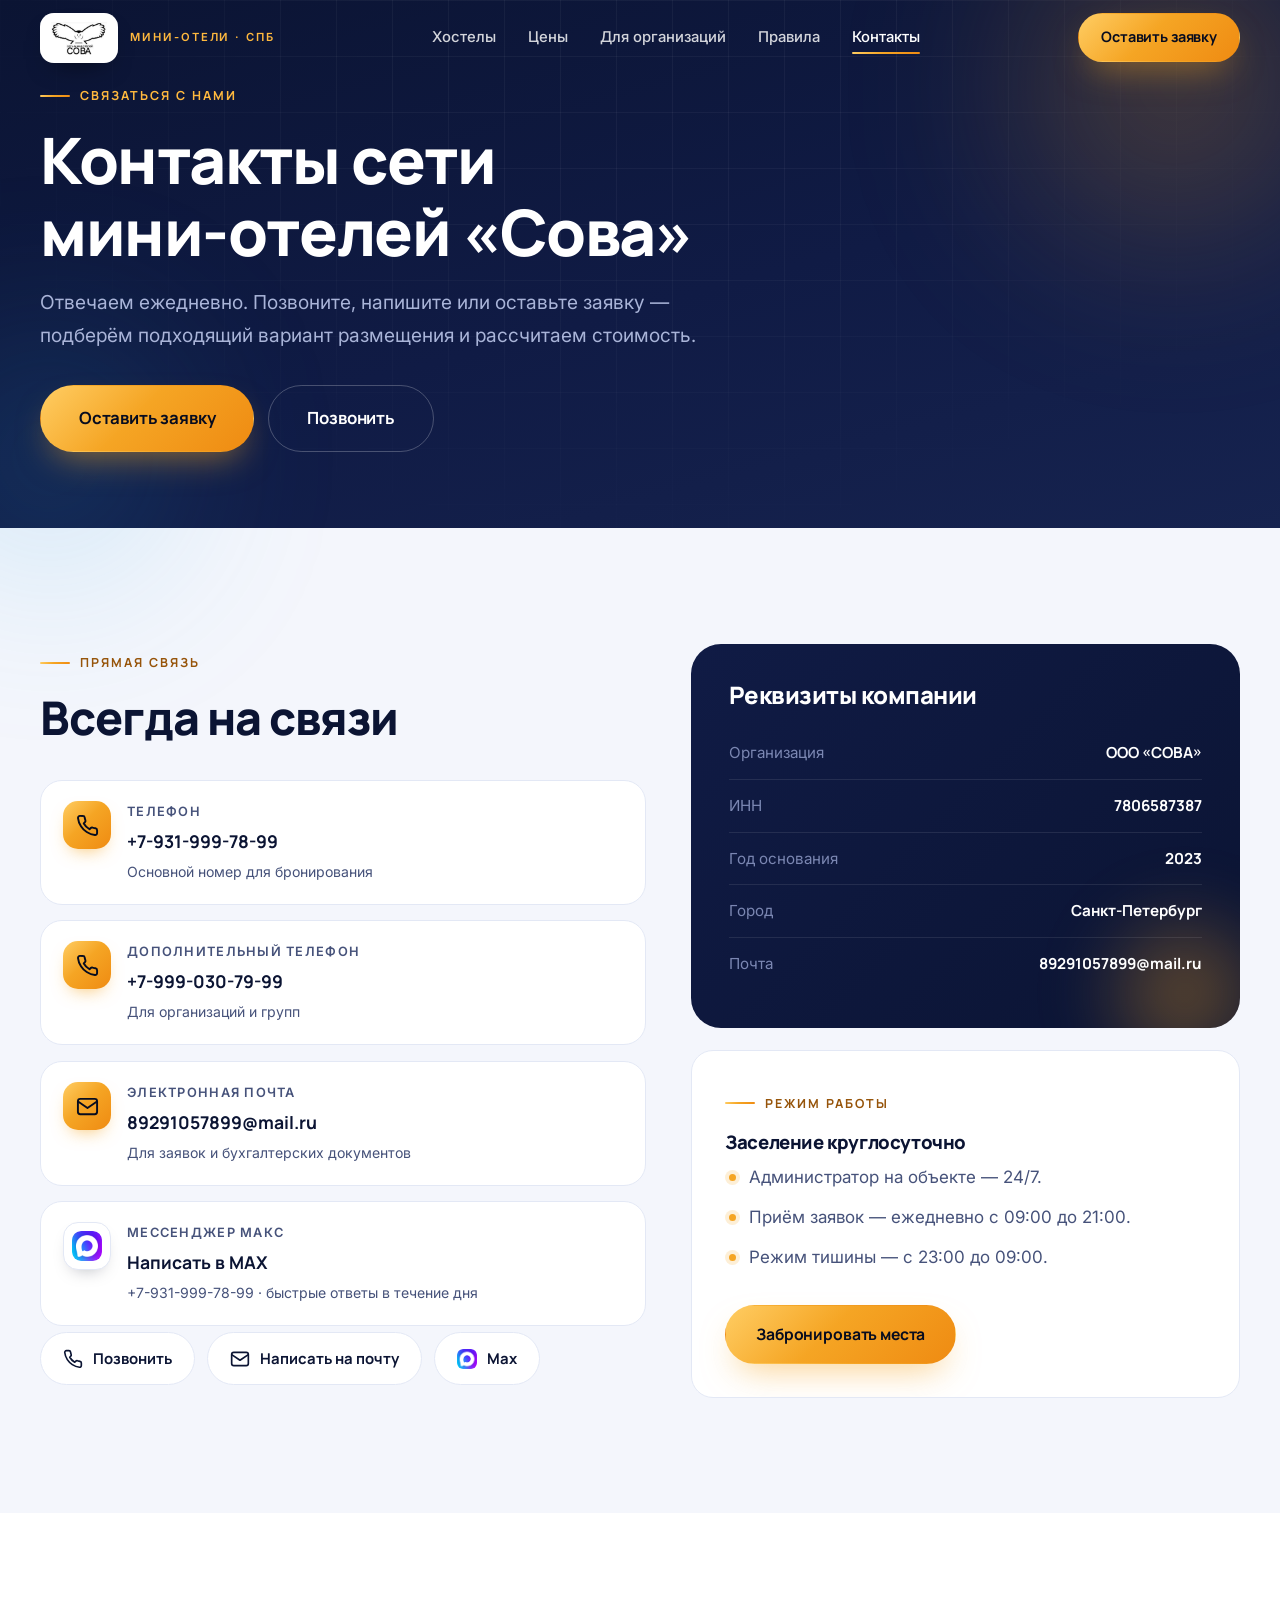
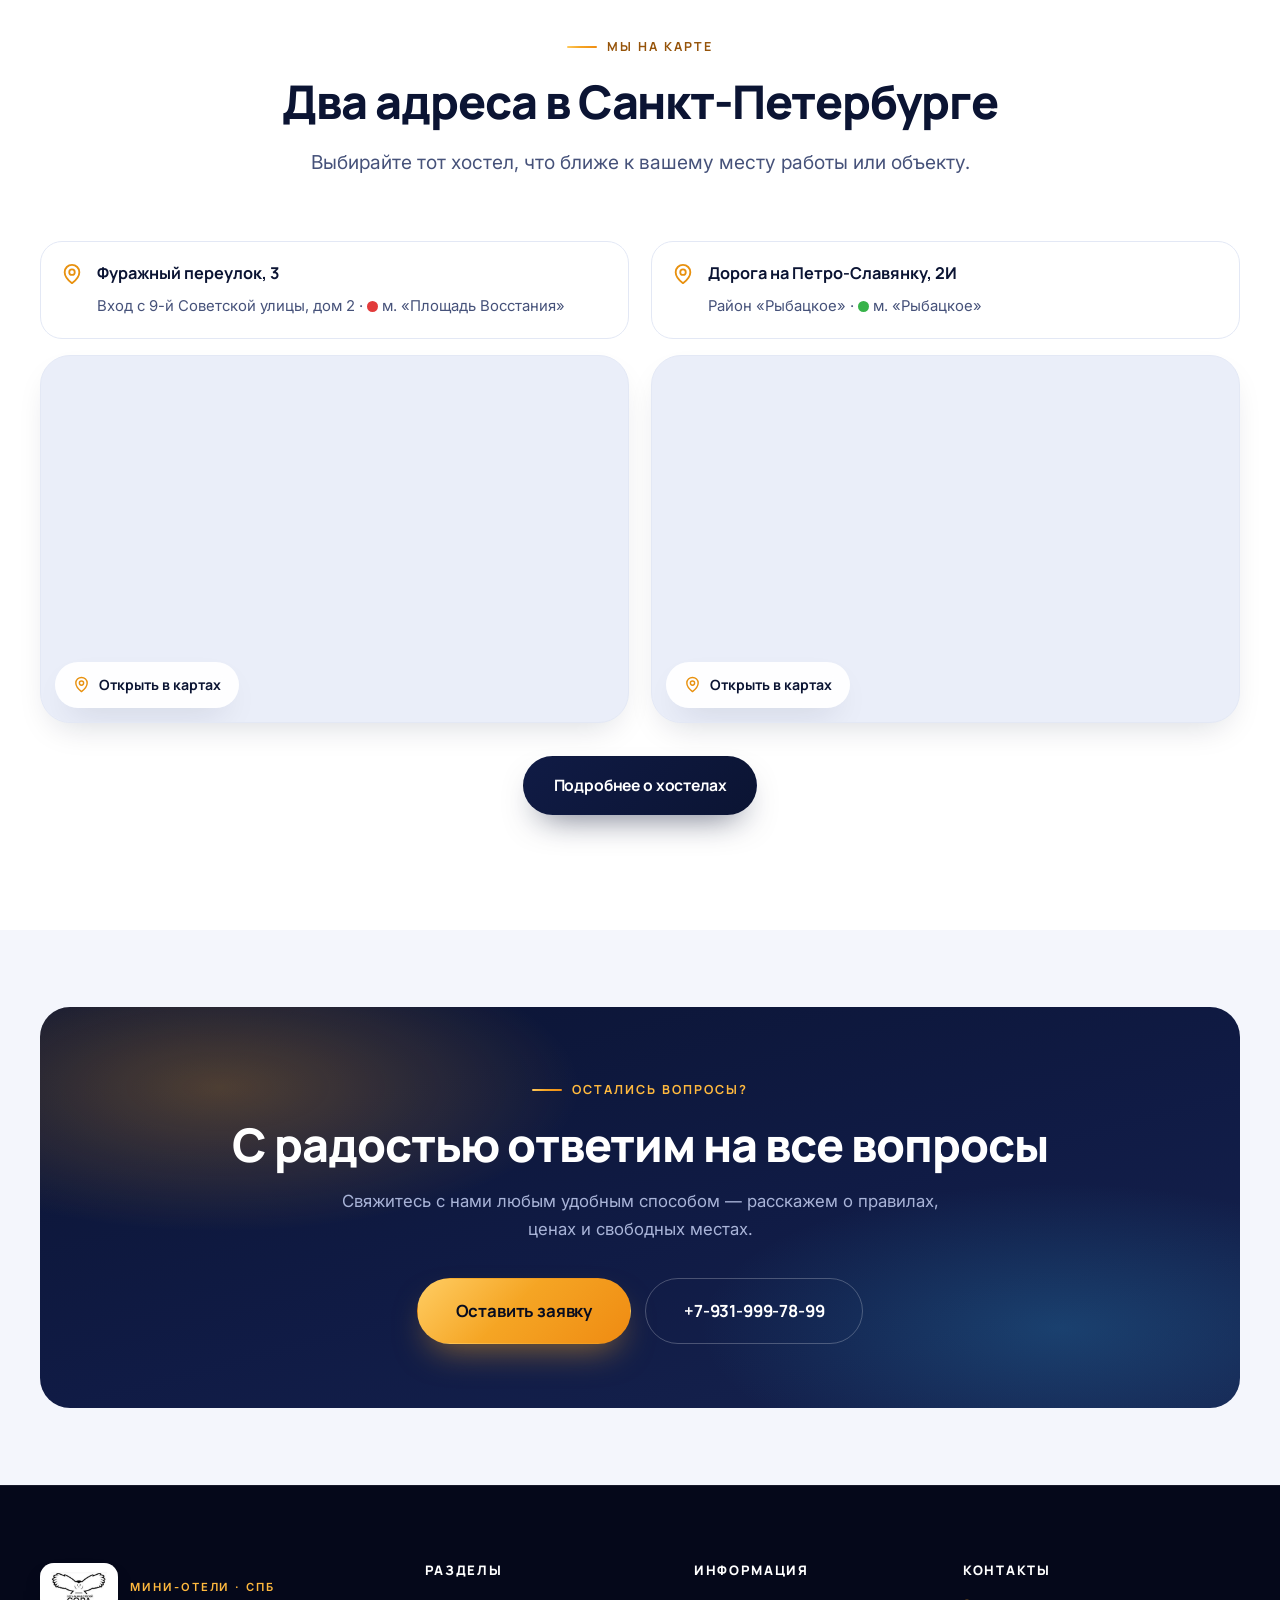
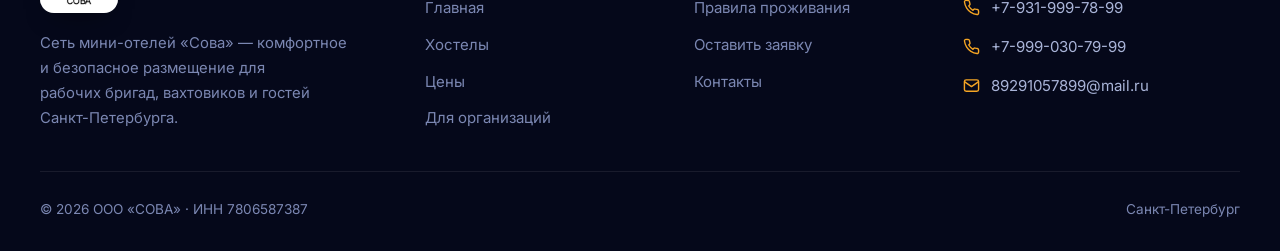
==== commit b83d7233: "Хостелы: по 15 фото в галереях, убрано упоминание прачечных, логотип MAX на странице контактов" ====
--- a/contacts.html
+++ b/contacts.html
@@ -9,7 +9,7 @@
   <link rel="preconnect" href="https://fonts.googleapis.com">
   <link rel="preconnect" href="https://fonts.gstatic.com" crossorigin>
   <link href="https://fonts.googleapis.com/css2?family=Manrope:wght@500;600;700;800&family=Inter:wght@400;500;600;700&display=swap" rel="stylesheet">
-  <link rel="stylesheet" href="css/style.css?v=20261009c">
+  <link rel="stylesheet" href="css/style.css?v=20261009d">
   <link rel="icon" href="img/logo.jpg">
 </head>
 <body>
@@ -116,13 +116,13 @@
             </div>
 
             <div class="contact-item reveal">
-              <span class="ci-icon">
-                <svg viewBox="0 0 24 24" fill="none" stroke="currentColor" stroke-width="2" stroke-linecap="round" stroke-linejoin="round"><path d="M21 11.5a8.4 8.4 0 0 1-9 8.4 8.5 8.5 0 0 1-3.8-.9L3 20.5l1.6-4.9A8.4 8.4 0 0 1 12 3a8.4 8.4 0 0 1 9 8.5Z"/></svg>
+              <span class="ci-icon brand">
+                <img src="img/max.png" alt="Логотип мессенджера MAX" width="180" height="180">
               </span>
               <div>
-                <div class="ci-label">Мессенджер Max</div>
-                <a class="ci-value" href="https://max.ru/u/+79319997899" target="_blank" rel="noopener">Написать в Max</a>
-                <div class="ci-sub">Быстрые ответы в течение дня</div>
+                <div class="ci-label">Мессенджер Макс</div>
+                <a class="ci-value" href="https://max.ru/u/+79319997899" target="_blank" rel="noopener">Написать в MAX</a>
+                <div class="ci-sub">+7-931-999-78-99 · быстрые ответы в течение дня</div>
               </div>
             </div>
           </div>
@@ -137,7 +137,7 @@
               Написать на почту
             </a>
             <a class="social-btn" href="https://max.ru/u/+79319997899" target="_blank" rel="noopener">
-              <svg viewBox="0 0 24 24" fill="none" stroke="currentColor" stroke-width="2" stroke-linecap="round" stroke-linejoin="round"><path d="M21 11.5a8.4 8.4 0 0 1-9 8.4 8.5 8.5 0 0 1-3.8-.9L3 20.5l1.6-4.9A8.4 8.4 0 0 1 12 3a8.4 8.4 0 0 1 9 8.5Z"/></svg>
+              <img src="img/max.png" alt="" width="180" height="180">
               Max
             </a>
           </div>
--- a/css/style.css
+++ b/css/style.css
@@ -1409,6 +1409,8 @@
   box-shadow: 0 8px 18px -8px rgba(245,165,36,.7);
 }
 .contact-item .ci-icon svg { width: 23px; height: 23px; }
+.contact-item .ci-icon.brand { background: #fff; border: 1px solid var(--line); box-shadow: 0 8px 18px -10px rgba(7,12,31,.35); }
+.contact-item .ci-icon img { width: 30px; height: 30px; border-radius: 9px; display: block; }
 .contact-item .ci-label { font-size: .8rem; text-transform: uppercase; letter-spacing: .1em; color: var(--ink-2); font-weight: 600; margin-bottom: 4px; }
 .contact-item .ci-value {
   font-family: var(--font-display);
@@ -1436,6 +1438,7 @@
   transition: transform .4s var(--ease), background .4s, color .4s, border-color .4s, box-shadow .4s;
 }
 .social-btn svg { width: 20px; height: 20px; }
+.social-btn img { width: 20px; height: 20px; border-radius: 6px; display: block; }
 .social-btn:hover {
   transform: translateY(-4px);
   background: var(--grad-amber);
